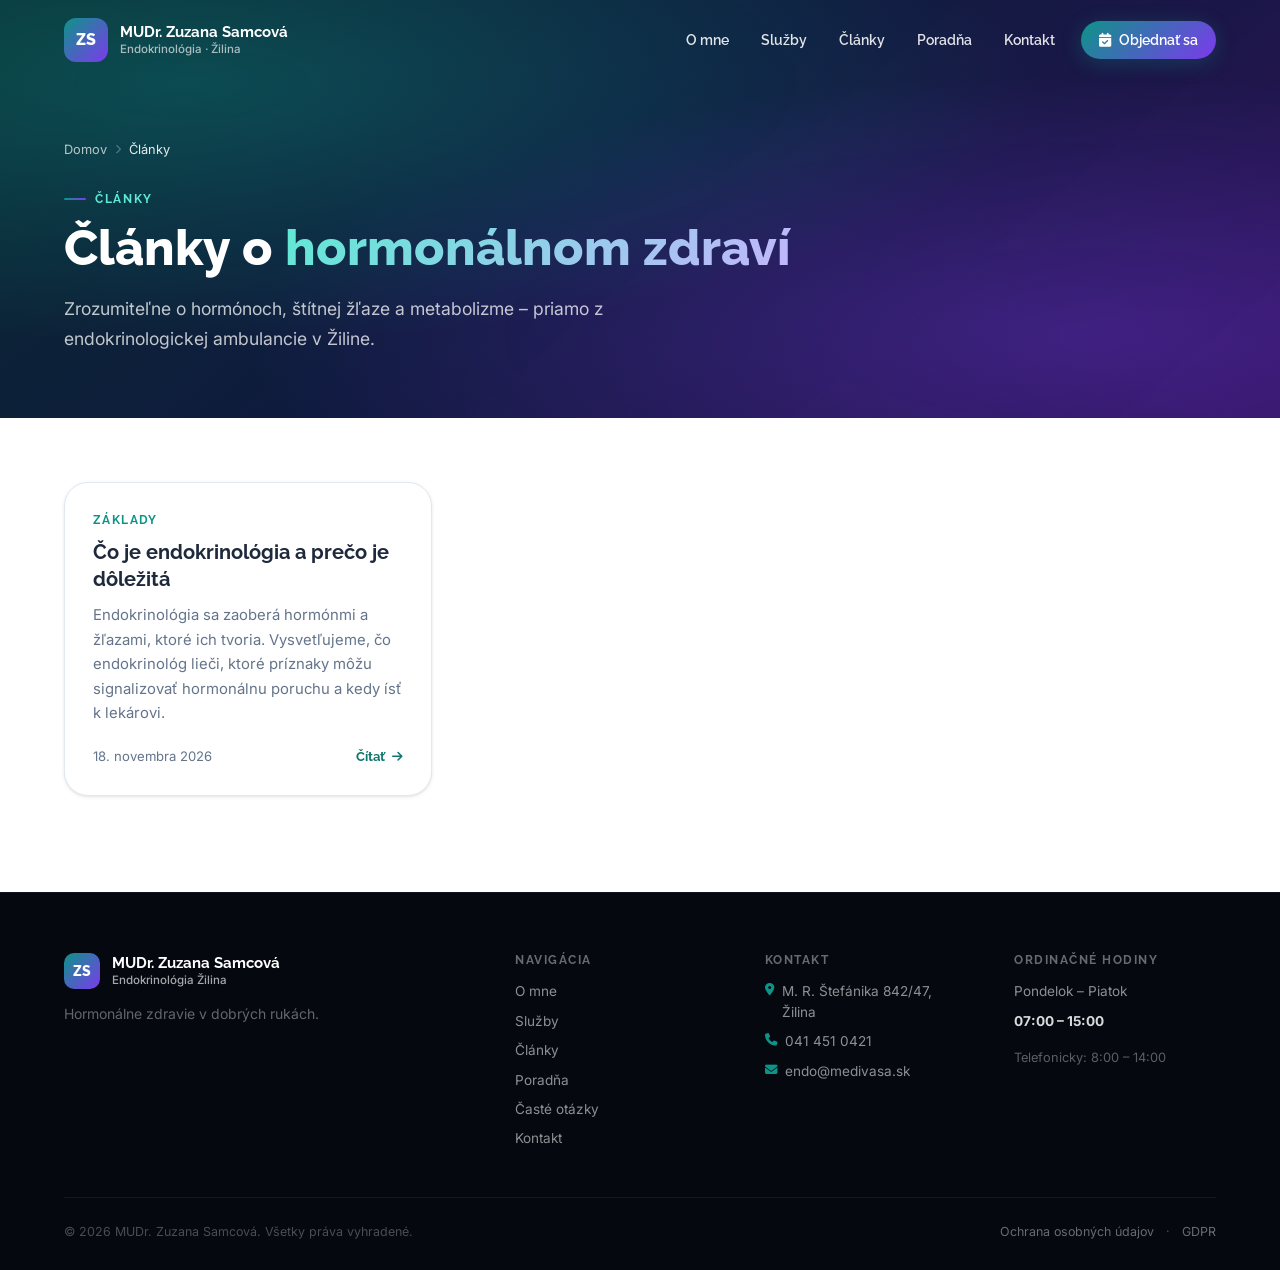
==== clanky/index.html @ 690054a4 "Rubriky Články a Poradňa, prvý článok o endokrinológii - scripts/build.py generuje /clanky/ a /porad" ====
<!DOCTYPE html>
<html lang="sk">
<head>
    <!-- GENEROVANÉ skriptom scripts/build.py z templates/layout.html – neupravuj ručne -->
    <meta charset="UTF-8">
    <meta name="viewport" content="width=device-width, initial-scale=1.0">
    <title>Články o hormónoch, štítnej žľaze a metabolizme | Endokrinológia Žilina</title>
    <meta name="description" content="Zrozumiteľné články endokrinologičky MUDr. Zuzany Samcovej zo Žiliny o hormónoch, štítnej žľaze, obezite, osteoporóze a ďalších endokrinných ochoreniach.">
    <meta name="author" content="MUDr. Zuzana Samcová">
    <meta name="robots" content="index, follow">
    <link rel="canonical" href="https://endokrinologia-zilina.sk/clanky/">

    <link rel="icon" type="image/svg+xml" href="/favicon.svg">
    <link rel="apple-touch-icon" href="/favicon.svg">
    <link rel="manifest" href="/site.webmanifest">
    <meta name="theme-color" content="#0D9488">

    <meta property="og:type"        content="website">
    <meta property="og:url"         content="https://endokrinologia-zilina.sk/clanky/">
    <meta property="og:title"       content="Články o hormónoch, štítnej žľaze a metabolizme | Endokrinológia Žilina">
    <meta property="og:description" content="Zrozumiteľné články endokrinologičky MUDr. Zuzany Samcovej zo Žiliny o hormónoch, štítnej žľaze, obezite, osteoporóze a ďalších endokrinných ochoreniach.">
    <meta property="og:locale"      content="sk_SK">
    <meta property="og:site_name"   content="Endokrinológia Žilina">
    <meta property="og:image"       content="https://endokrinologia-zilina.sk/og-image.png">
    <meta property="og:image:width"  content="1200">
    <meta property="og:image:height" content="630">
    <meta name="twitter:card"        content="summary_large_image">
    <meta name="twitter:title"       content="Články o hormónoch, štítnej žľaze a metabolizme | Endokrinológia Žilina">
    <meta name="twitter:description" content="Zrozumiteľné články endokrinologičky MUDr. Zuzany Samcovej zo Žiliny o hormónoch, štítnej žľaze, obezite, osteoporóze a ďalších endokrinných ochoreniach.">
    <meta name="twitter:image"       content="https://endokrinologia-zilina.sk/og-image.png">

    <script type="application/ld+json">
{
  "@context": "https://schema.org",
  "@graph": [
    {
      "@type": "CollectionPage",
      "@id": "https://endokrinologia-zilina.sk/clanky/",
      "url": "https://endokrinologia-zilina.sk/clanky/",
      "name": "Články o hormonálnom zdraví",
      "inLanguage": "sk-SK",
      "publisher": {
        "@id": "https://endokrinologia-zilina.sk/#clinic"
      },
      "hasPart": [
        {
          "@type": "Article",
          "headline": "Čo je endokrinológia a prečo je dôležitá",
          "url": "https://endokrinologia-zilina.sk/clanky/co-je-endokrinologia/"
        }
      ]
    },
    {
      "@type": "BreadcrumbList",
      "itemListElement": [
        {
          "@type": "ListItem",
          "position": 1,
          "name": "Domov",
          "item": "https://endokrinologia-zilina.sk/"
        },
        {
          "@type": "ListItem",
          "position": 2,
          "name": "Články",
          "item": "https://endokrinologia-zilina.sk/clanky/"
        }
      ]
    }
  ]
}
    </script>

    <link rel="preconnect" href="https://fonts.googleapis.com">
    <link rel="preconnect" href="https://fonts.gstatic.com" crossorigin>
    <link href="https://fonts.googleapis.com/css2?family=Raleway:wght@400;500;600;700;800&family=Inter:wght@400;500;600&display=swap" rel="stylesheet">
    <link rel="preconnect" href="https://cdnjs.cloudflare.com" crossorigin>
    <link rel="stylesheet" href="https://cdnjs.cloudflare.com/ajax/libs/font-awesome/6.5.1/css/all.min.css" media="print" onload="this.media='all'">
    <noscript><link rel="stylesheet" href="https://cdnjs.cloudflare.com/ajax/libs/font-awesome/6.5.1/css/all.min.css"></noscript>
    <link rel="stylesheet" href="/css/style.css?v=20261118b">
    <link rel="stylesheet" href="/css/animations.css?v=20261118b">
</head>
<body class="subpage">
    <a class="skip-link" href="#main">Preskočiť na obsah</a>
    <div class="progress-bar" id="progressBar"></div>

    <header class="navbar" id="navbar">
        <div class="container">
            <a href="/" class="navbar-brand">
                <div class="brand-initials">ZS</div>
                <div class="brand-text">
                    <span class="brand-name">MUDr. Zuzana Samcová</span>
                    <span class="brand-title">Endokrinológia · Žilina</span>
                </div>
            </a>

            <nav class="navbar-nav" id="navMenu" role="navigation" aria-label="Hlavná navigácia">
                <a href="/#o-mne" class="nav-link">O mne</a>
                <a href="/#sluzby" class="nav-link">Služby</a>
                <a href="/clanky/" class="nav-link nav-link--active">Články</a>
                <a href="/poradna/" class="nav-link">Poradňa</a>
                <a href="/#kontakt" class="nav-link">Kontakt</a>
                <a href="/#kontakt" class="btn btn-primary btn-sm nav-cta">
                    <i class="fa-solid fa-calendar-check"></i>
                    Objednať sa
                </a>
            </nav>

            <button class="hamburger" id="hamburger" aria-label="Otvoriť menu" aria-expanded="false">
                <span></span>
                <span></span>
                <span></span>
            </button>
        </div>
    </header>

    <main id="main">
        <section class="page-hero">
            <div class="container">
                <nav class="breadcrumbs" aria-label="Omrvinková navigácia">
                    <a href="/">Domov</a> <i class="fa-solid fa-chevron-right" aria-hidden="true"></i> <span aria-current="page">Články</span>
                </nav>
                <div class="section-eyebrow">Články</div>
                <h1 class="page-hero-title">Články o <span class="gradient-text-light">hormonálnom zdraví</span></h1>
                <p class="page-hero-lead">Zrozumiteľne o hormónoch, štítnej žľaze a metabolizme – priamo z endokrinologickej ambulancie v Žiline.</p>

            </div>
        </section>

        <section class="section article-section">
            <div class="container">
                <div class="post-grid">
                    <a class="post-card" href="/clanky/co-je-endokrinologia/">
                        <span class="post-card-eyebrow">Základy</span>
                        <h2 class="post-card-title">Čo je endokrinológia a prečo je dôležitá</h2>
                        <p class="post-card-text">Endokrinológia sa zaoberá hormónmi a žľazami, ktoré ich tvoria. Vysvetľujeme, čo endokrinológ lieči, ktoré príznaky môžu signalizovať hormonálnu poruchu a kedy ísť k lekárovi.</p>
                        <span class="post-card-meta"><time datetime="2026-11-18">18. novembra 2026</time>
                            <span class="post-card-more">Čítať <i class="fa-solid fa-arrow-right"></i></span></span>
                    </a>
                </div>
            </div>
        </section>
    </main>

    <footer class="footer" role="contentinfo">
        <div class="container">
            <div class="footer-grid">
                <div class="footer-brand">
                    <div class="footer-logo">
                        <div class="brand-initials brand-initials--sm">ZS</div>
                        <div class="brand-text">
                            <span class="brand-name">MUDr. Zuzana Samcová</span>
                            <span class="brand-title">Endokrinológia Žilina</span>
                        </div>
                    </div>
                    <p class="footer-tagline">Hormonálne zdravie v dobrých rukách.</p>
                </div>

                <div class="footer-col">
                    <h4>Navigácia</h4>
                    <ul class="footer-links">
                        <li><a href="/#o-mne">O mne</a></li>
                        <li><a href="/#sluzby">Služby</a></li>
                        <li><a href="/clanky/">Články</a></li>
                        <li><a href="/poradna/">Poradňa</a></li>
                        <li><a href="/#faq">Časté otázky</a></li>
                        <li><a href="/#kontakt">Kontakt</a></li>
                    </ul>
                </div>

                <div class="footer-col">
                    <h4>Kontakt</h4>
                    <ul class="footer-links footer-links--contact">
                        <li>
                            <i class="fa-solid fa-location-dot" aria-hidden="true"></i>
                            M. R. Štefánika 842/47, Žilina
                        </li>
                        <li>
                            <i class="fa-solid fa-phone" aria-hidden="true"></i>
                            <a href="tel:+421414510421">041 451 0421</a>
                        </li>
                        <li>
                            <i class="fa-solid fa-envelope" aria-hidden="true"></i>
                            <a href="mailto:endo@medivasa.sk">endo@medivasa.sk</a>
                        </li>
                    </ul>
                </div>

                <div class="footer-col">
                    <h4>Ordinačné hodiny</h4>
                    <ul class="footer-links">
                        <li>Pondelok – Piatok</li>
                        <li><strong style="color:rgba(255,255,255,0.85)">07:00 – 15:00</strong></li>
                        <li style="margin-top:8px; color: rgba(255,255,255,0.35); font-size:0.8rem">Telefonicky: 8:00 – 14:00</li>
                    </ul>
                </div>
            </div>

            <div class="footer-bottom">
                <p>&copy; 2026 MUDr. Zuzana Samcová. Všetky práva vyhradené.</p>
                <div class="footer-bottom-links">
                    <a href="#">Ochrana osobných údajov</a>
                    <span aria-hidden="true">·</span>
                    <a href="#">GDPR</a>
                </div>
            </div>
        </div>
    </footer>

    <button class="back-to-top" id="backToTop" aria-label="Späť na začiatok stránky">
        <i class="fa-solid fa-arrow-up" aria-hidden="true"></i>
    </button>

    <a href="/#kontakt" class="mobile-book" id="mobileBook">
        <i class="fa-solid fa-calendar-check" aria-hidden="true"></i>
        Objednať sa
    </a>

    <script src="/js/main.js?v=20261118b"></script>
</body>
</html>
---- css/style.css ----
/* ============================================
   CSS Variables & Reset
   ============================================ */
:root {
    --primary:          #0D9488;
    --primary-dark:     #0F766E;
    --primary-light:    #CCFBF1;
    --primary-xlight:   #F0FDFA;
    --secondary:        #7C3AED;
    --secondary-light:  #EDE9FE;
    --accent:           #EC4899;

    --bg:       #FFFFFF;
    --bg-alt:   #F8FAFC;
    --bg-dark:  #0A0F1E;
    --text:     #1E293B;
    --muted:    #64748B;
    --border:   #E2E8F0;

    --font-h: 'Raleway', sans-serif;
    --font-b: 'Inter', sans-serif;

    --r-sm:  8px;
    --r:     16px;
    --r-lg:  24px;
    --r-xl:  32px;

    --shadow-sm: 0 1px 4px rgba(0,0,0,0.07), 0 1px 2px rgba(0,0,0,0.05);
    --shadow:    0 4px 16px rgba(0,0,0,0.08), 0 2px 6px rgba(0,0,0,0.04);
    --shadow-lg: 0 20px 48px rgba(0,0,0,0.12), 0 8px 16px rgba(0,0,0,0.07);

    --ease: cubic-bezier(0.4, 0, 0.2, 1);
    --t:    all 0.3s var(--ease);

}

*, *::before, *::after { box-sizing: border-box; margin: 0; padding: 0; }

html { scroll-behavior: smooth; font-size: 16px; }

body {
    font-family: var(--font-b);
    color: var(--text);
    background: var(--bg);
    line-height: 1.6;
    overflow-x: hidden;
}

img { max-width: 100%; display: block; }
a  { text-decoration: none; color: inherit; }
ul { list-style: none; }
button { cursor: pointer; border: none; background: none; font-family: inherit; }
input, textarea, select { font-family: inherit; }

/* ============================================
   Progress Bar
   ============================================ */
.progress-bar {
    position: fixed;
    top: 0; left: 0;
    height: 3px;
    background: linear-gradient(90deg, var(--primary), var(--secondary), var(--accent));
    z-index: 1001;
    width: 0;
    transition: width 0.1s linear;
    pointer-events: none;
}

/* ============================================
   Container
   ============================================ */
.container {
    max-width: 1200px;
    margin: 0 auto;
    padding: 0 24px;
}

/* ============================================
   Typography helpers
   ============================================ */
h1, h2, h3, h4 {
    font-family: var(--font-h);
    line-height: 1.15;
    font-weight: 700;
}

.gradient-text {
    background: linear-gradient(135deg, var(--primary) 0%, var(--secondary) 100%);
    -webkit-background-clip: text;
    -webkit-text-fill-color: transparent;
    background-clip: text;
}

.gradient-text-light {
    background: linear-gradient(135deg, #5EEAD4 0%, #C4B5FD 100%);
    -webkit-background-clip: text;
    -webkit-text-fill-color: transparent;
    background-clip: text;
}

/* ============================================
   Buttons
   ============================================ */
.btn {
    display: inline-flex;
    align-items: center;
    gap: 8px;
    padding: 12px 24px;
    border-radius: 50px;
    font-family: var(--font-h);
    font-weight: 600;
    font-size: 0.95rem;
    transition: var(--t);
    white-space: nowrap;
    position: relative;
    overflow: hidden;
}

.btn::after {
    content: '';
    position: absolute;
    inset: 0;
    background: rgba(255,255,255,0);
    transition: background 0.2s;
}

.btn:hover::after { background: rgba(255,255,255,0.08); }

.btn-lg { padding: 16px 32px; font-size: 1rem; }
.btn-sm { padding: 8px 18px; font-size: 0.875rem; }
.btn-block { width: 100%; justify-content: center; }

.btn-primary {
    background: linear-gradient(135deg, var(--primary) 0%, var(--secondary) 100%);
    color: white;
    box-shadow: 0 4px 20px rgba(13,148,136,0.28);
}
.btn-primary:hover {
    transform: translateY(-2px);
    box-shadow: 0 8px 32px rgba(13,148,136,0.38);
}

.btn-light {
    background: white;
    color: var(--primary-dark);
    box-shadow: var(--shadow);
}
.btn-light:hover {
    transform: translateY(-2px);
    box-shadow: var(--shadow-lg);
}

.btn-outline-light {
    background: transparent;
    color: white;
    border: 2px solid rgba(255,255,255,0.45);
}
.btn-outline-light:hover {
    background: rgba(255,255,255,0.12);
    border-color: rgba(255,255,255,0.8);
    transform: translateY(-2px);
}

/* ============================================
   Navbar
   ============================================ */
.navbar {
    position: fixed;
    top: 0; left: 0; right: 0;
    z-index: 100;
    padding: 18px 0;
    transition: top 0.3s var(--ease), background 0.3s var(--ease), box-shadow 0.3s var(--ease), padding 0.3s var(--ease);
}

.navbar.scrolled {
    background: rgba(255,255,255,0.95);
    backdrop-filter: blur(24px);
    -webkit-backdrop-filter: blur(24px);
    padding: 12px 0;
    box-shadow: var(--shadow);
}

.navbar .container {
    display: flex;
    align-items: center;
    justify-content: space-between;
    gap: 24px;
}

.navbar-brand {
    display: flex;
    align-items: center;
    gap: 12px;
    flex-shrink: 0;
}

.brand-initials {
    width: 44px;
    height: 44px;
    border-radius: 12px;
    background: linear-gradient(135deg, var(--primary), var(--secondary));
    color: white;
    font-family: var(--font-h);
    font-weight: 800;
    font-size: 1rem;
    display: flex;
    align-items: center;
    justify-content: center;
    flex-shrink: 0;
    transition: var(--t);
}

.brand-initials--sm { width: 36px; height: 36px; font-size: 0.875rem; border-radius: 10px; }

.brand-text {
    display: flex;
    flex-direction: column;
    line-height: 1.3;
}

.brand-name {
    font-family: var(--font-h);
    font-weight: 700;
    font-size: 0.95rem;
    color: white;
    transition: color 0.3s var(--ease);
}

.brand-title {
    font-size: 0.72rem;
    color: rgba(255,255,255,0.65);
    font-weight: 500;
    transition: color 0.3s var(--ease);
}

.navbar.scrolled .brand-name  { color: var(--text); }
.navbar.scrolled .brand-title { color: var(--muted); }

.navbar-nav {
    display: flex;
    align-items: center;
    gap: 4px;
}

.nav-link {
    padding: 8px 14px;
    font-family: var(--font-h);
    font-weight: 600;
    font-size: 0.9rem;
    color: rgba(255,255,255,0.88);
    border-radius: 8px;
    transition: var(--t);
}

.nav-link:hover {
    background: rgba(255,255,255,0.14);
    color: white;
}

.navbar.scrolled .nav-link { color: var(--text); }

.navbar.scrolled .nav-link:hover {
    background: var(--primary-xlight);
    color: var(--primary);
}

.nav-cta { margin-left: 8px; }

/* Hamburger */
.hamburger {
    display: none;
    flex-direction: column;
    gap: 5px;
    padding: 8px;
    border-radius: 8px;
    z-index: 101;
}

.hamburger:hover { background: rgba(255,255,255,0.14); }
.navbar.scrolled .hamburger:hover { background: var(--bg-alt); }

.hamburger span {
    display: block;
    width: 22px;
    height: 2px;
    background: white;
    border-radius: 2px;
    transition: var(--t);
}

.navbar.scrolled .hamburger span { background: var(--text); }

.hamburger.active span:nth-child(1) { transform: translateY(7px) rotate(45deg); }
.hamburger.active span:nth-child(2) { opacity: 0; transform: scaleX(0); }
.hamburger.active span:nth-child(3) { transform: translateY(-7px) rotate(-45deg); }

/* ============================================
   Hero
   ============================================ */
.hero {
    position: relative;
    min-height: 100vh;
    background:
        linear-gradient(140deg, rgba(4,38,44,0.95) 0%, rgba(10,22,58,0.95) 40%, rgba(22,12,62,0.96) 70%, rgba(36,10,80,0.95) 100%);
    display: flex;
    align-items: center;
    overflow: hidden;
    padding: 120px 0 80px;
}

/* Background blobs */
.hero-bg { position: absolute; inset: 0; pointer-events: none; }

.blob {
    position: absolute;
    border-radius: 50%;
    filter: blur(72px);
    opacity: 0.3;
    will-change: transform;
}

.blob-1 {
    width: 700px; height: 700px;
    background: radial-gradient(circle, var(--primary) 0%, transparent 65%);
    top: -250px; right: -150px;
    animation: blobFloat 10s ease-in-out infinite;
}

.blob-2 {
    width: 500px; height: 500px;
    background: radial-gradient(circle, var(--secondary) 0%, transparent 65%);
    bottom: -180px; left: -100px;
    animation: blobFloat 13s ease-in-out infinite reverse;
}

.blob-3 {
    width: 350px; height: 350px;
    background: radial-gradient(circle, var(--accent) 0%, transparent 65%);
    top: 35%; left: 38%;
    animation: blobFloat 8s ease-in-out infinite 1.5s;
    opacity: 0.18;
}

@keyframes blobFloat {
    0%, 100% { transform: translate(0, 0) scale(1); }
    33%       { transform: translate(28px, -24px) scale(1.04); }
    66%       { transform: translate(-18px, 18px) scale(0.97); }
}

/* hero-grid-overlay removed */

/* Hero layout */
.hero .container {
    position: relative;
    z-index: 1;
    display: grid;
    grid-template-columns: 1fr 420px;
    gap: 60px;
    align-items: center;
}

.hero-badge {
    display: inline-flex;
    align-items: center;
    gap: 10px;
    background: rgba(255,255,255,0.08);
    backdrop-filter: blur(12px);
    border: 1px solid rgba(255,255,255,0.18);
    color: rgba(255,255,255,0.85);
    padding: 8px 18px;
    border-radius: 50px;
    font-size: 0.82rem;
    font-weight: 600;
    font-family: var(--font-h);
    margin-bottom: 28px;
}

.hero-badge-dot {
    width: 8px; height: 8px;
    background: #4ADE80;
    border-radius: 50%;
    box-shadow: 0 0 8px #4ADE80;
    animation: badgePulse 2.5s ease-in-out infinite;
    flex-shrink: 0;
}

@keyframes badgePulse {
    0%, 100% { box-shadow: 0 0 6px #4ADE80; }
    50%       { box-shadow: 0 0 16px #4ADE80, 0 0 28px rgba(74,222,128,0.4); }
}

.hero-title {
    display: flex;
    flex-direction: column;
    font-size: clamp(2.8rem, 5vw, 4.8rem);
    font-weight: 800;
    color: white;
    line-height: 1.05;
    margin-bottom: 24px;
    letter-spacing: -1.5px;
}

.hero-title-name {
    background: linear-gradient(135deg, #5EEAD4 0%, #A78BFA 60%, #F0ABFC 100%);
    -webkit-background-clip: text;
    -webkit-text-fill-color: transparent;
    background-clip: text;
}

.hero-subtitle {
    font-size: 1.15rem;
    color: rgba(255,255,255,0.68);
    margin-bottom: 40px;
    line-height: 1.75;
    max-width: 520px;
}

.hero-actions {
    display: flex;
    gap: 14px;
    flex-wrap: wrap;
    margin-bottom: 48px;
}

.hero-insurance {
    display: flex;
    align-items: center;
    gap: 12px;
    flex-wrap: wrap;
}

.insurance-label {
    font-size: 0.78rem;
    color: rgba(255,255,255,0.5);
    font-weight: 500;
}

.insurance-pills { display: flex; gap: 8px; flex-wrap: wrap; }

.insurance-pill {
    background: rgba(255,255,255,0.12);
    border: 1px solid rgba(255,255,255,0.22);
    color: white;
    padding: 5px 14px;
    border-radius: 50px;
    font-size: 0.78rem;
    font-weight: 800;
    font-family: var(--font-h);
    letter-spacing: 0.04em;
}

/* Hero visual side */
.hero-visual {
    position: relative;
    display: flex;
    flex-direction: column;
    align-items: center;
    gap: 16px;
    padding: 20px 0;
}

.hero-card {
    display: flex;
    align-items: center;
    gap: 14px;
    background: rgba(255,255,255,0.09);
    backdrop-filter: blur(16px);
    border: 1px solid rgba(255,255,255,0.16);
    border-radius: var(--r);
    padding: 16px 20px;
    width: 100%;
    animation: heroCardFloat 5s ease-in-out infinite;
}

.hero-card--delay { animation-delay: 0.8s; }

@keyframes heroCardFloat {
    0%, 100% { transform: translateY(0); }
    50%       { transform: translateY(-8px); }
}

.hero-card-icon {
    width: 44px; height: 44px;
    border-radius: 12px;
    background: rgba(13,148,136,0.25);
    color: #5EEAD4;
    display: flex;
    align-items: center;
    justify-content: center;
    font-size: 1.2rem;
    flex-shrink: 0;
}

.hero-card-icon--violet {
    background: rgba(124,58,237,0.25);
    color: #C4B5FD;
}

.hero-card-text { display: flex; flex-direction: column; gap: 2px; }
.hero-card-text strong { font-family: var(--font-h); font-size: 0.9rem; color: white; }
.hero-card-text span  { font-size: 0.78rem; color: rgba(255,255,255,0.55); }

/* Ring stat */
.hero-stat-ring {
    position: relative;
    width: 140px; height: 140px;
    margin: 8px auto;
}

.ring-svg {
    width: 100%; height: 100%;
    animation: ringRotate 3s ease-in-out infinite alternate;
}

@keyframes ringRotate {
    0%   { filter: drop-shadow(0 0 8px rgba(13,148,136,0.4)); }
    100% { filter: drop-shadow(0 0 18px rgba(167,139,250,0.5)); }
}

.ring-inner {
    position: absolute;
    inset: 0;
    display: flex;
    flex-direction: column;
    align-items: center;
    justify-content: center;
}

.ring-number {
    font-family: var(--font-h);
    font-weight: 800;
    font-size: 2rem;
    color: white;
    line-height: 1;
}

.ring-number sup {
    font-size: 1rem;
    vertical-align: super;
}

.ring-label {
    font-size: 0.7rem;
    color: rgba(255,255,255,0.5);
    text-align: center;
    margin-top: 4px;
}

/* Scroll indicator */
.hero-scroll-indicator {
    position: absolute;
    bottom: 28px;
    left: 50%;
    transform: translateX(-50%);
    z-index: 2;
    display: flex;
    flex-direction: column;
    align-items: center;
}

.scroll-mouse {
    width: 22px; height: 36px;
    border: 2px solid rgba(255,255,255,0.35);
    border-radius: 11px;
    display: flex;
    justify-content: center;
    padding-top: 6px;
}

.scroll-dot {
    width: 4px; height: 7px;
    background: white;
    border-radius: 2px;
    animation: scrollDrop 2s ease-in-out infinite;
}

@keyframes scrollDrop {
    0%        { transform: translateY(0); opacity: 1; }
    80%, 100% { transform: translateY(10px); opacity: 0; }
}

/* ============================================
   Stats Bar
   ============================================ */
.stats-bar {
    background: white;
    padding: 28px 0;
    box-shadow: var(--shadow);
    position: relative;
    z-index: 2;
}

.stats-grid {
    display: flex;
    align-items: center;
    justify-content: space-between;
}

.stat-item {
    flex: 1;
    display: flex;
    align-items: center;
    gap: 14px;
    padding: 8px 24px;
    transition: var(--t);
}

.stat-item:hover { transform: translateY(-2px); }

.stat-divider {
    width: 1px;
    height: 48px;
    background: var(--border);
    flex-shrink: 0;
}

.stat-icon-wrap {
    width: 44px; height: 44px;
    background: var(--primary-xlight);
    border-radius: 12px;
    color: var(--primary);
    display: flex;
    align-items: center;
    justify-content: center;
    font-size: 1rem;
    flex-shrink: 0;
}

.stat-body { display: flex; flex-direction: column; line-height: 1.2; }

.stat-number {
    font-family: var(--font-h);
    font-size: 1.9rem;
    font-weight: 800;
    color: var(--primary);
    line-height: 1;
}

.stat-suffix {
    font-family: var(--font-h);
    font-size: 1.9rem;
    font-weight: 800;
    color: var(--primary);
    line-height: 1;
}

.stat-text {
    font-family: var(--font-h);
    font-size: 1rem;
    font-weight: 700;
    color: var(--text);
    line-height: 1.3;
}

.stat-label {
    font-size: 0.78rem;
    color: var(--muted);
    font-weight: 500;
    margin-top: 2px;
}

/* ============================================
   Sections
   ============================================ */
.section { padding: 96px 0; }
.section-alt {
    background:
        linear-gradient(135deg, rgba(248,250,252,0.96) 0%, rgba(240,253,250,0.94) 100%),
        url('../assets/images/services_bg.jpg') center / cover no-repeat fixed;
    background:
        linear-gradient(135deg, rgba(248,250,252,0.96) 0%, rgba(240,253,250,0.94) 100%),
        image-set(url('../assets/images/services_bg.webp') type('image/webp'), url('../assets/images/services_bg.jpg') type('image/jpeg')) center / cover no-repeat fixed;
}
.section-dark { background: var(--bg-dark); color: white; }

/* About section bg */
#o-mne {
    background:
        linear-gradient(to right, rgba(255,255,255,0.97) 30%, rgba(248,250,252,0.93) 100%),
        url('../assets/images/about_bg.jpg') center / cover no-repeat;
    background:
        linear-gradient(to right, rgba(255,255,255,0.97) 30%, rgba(248,250,252,0.93) 100%),
        image-set(url('../assets/images/about_bg.webp') type('image/webp'), url('../assets/images/about_bg.jpg') type('image/jpeg')) center / cover no-repeat;
}

/* ============================================
   Parallax Banner
   ============================================ */
.parallax-banner {
    position: relative;
    min-height: 300px;
    background:
        linear-gradient(135deg, rgba(7,89,81,0.82) 0%, rgba(91,33,182,0.78) 100%),
        url('../assets/images/banner_bg.jpg') center / cover no-repeat fixed;
    background:
        linear-gradient(135deg, rgba(7,89,81,0.82) 0%, rgba(91,33,182,0.78) 100%),
        image-set(url('../assets/images/banner_bg.webp') type('image/webp'), url('../assets/images/banner_bg.jpg') type('image/jpeg')) center / cover no-repeat fixed;
    display: flex;
    align-items: center;
    overflow: hidden;
}

.parallax-banner::before {
    content: '';
    position: absolute;
    inset: 0;
    background: url("data:image/svg+xml,%3Csvg width='60' height='60' viewBox='0 0 60 60' xmlns='http://www.w3.org/2000/svg'%3E%3Cg fill='none' fill-rule='evenodd'%3E%3Cg fill='%23ffffff' fill-opacity='0.04'%3E%3Cpath d='M36 34v-4h-2v4h-4v2h4v4h2v-4h4v-2h-4zm0-30V0h-2v4h-4v2h4v4h2V6h4V4h-4zM6 34v-4H4v4H0v2h4v4h2v-4h4v-2H6zM6 4V0H4v4H0v2h4v4h2V6h4V4H6z'/%3E%3C/g%3E%3C/g%3E%3C/svg%3E");
}

.parallax-content {
    position: relative;
    z-index: 1;
    display: grid;
    grid-template-columns: 1fr 1fr 1fr 1fr;
    gap: 1px;
    background: rgba(255,255,255,0.1);
    border-radius: var(--r-lg);
    overflow: hidden;
    width: 100%;
}

.parallax-stat {
    padding: 40px 32px;
    text-align: center;
    background: rgba(0,0,0,0.15);
    backdrop-filter: blur(8px);
    transition: var(--t);
}

.parallax-stat:hover { background: rgba(0,0,0,0.08); }

.parallax-stat-number {
    font-family: var(--font-h);
    font-size: 3rem;
    font-weight: 800;
    color: white;
    line-height: 1;
    margin-bottom: 8px;
}

.parallax-stat-number sup {
    font-size: 1.4rem;
    vertical-align: super;
}

.parallax-stat-label {
    font-size: 0.9rem;
    color: rgba(255,255,255,0.72);
    font-weight: 500;
    line-height: 1.4;
}

.section-header {
    text-align: center;
    max-width: 600px;
    margin: 0 auto 64px;
}

.section-eyebrow {
    display: inline-block;
    font-family: var(--font-h);
    font-weight: 700;
    font-size: 0.75rem;
    letter-spacing: 0.14em;
    text-transform: uppercase;
    color: var(--primary);
    margin-bottom: 10px;
}

.section-eyebrow--light { color: rgba(255,255,255,0.45); }

.section-title {
    font-size: clamp(1.9rem, 3.5vw, 2.8rem);
    color: var(--text);
    margin-bottom: 16px;
}

.section-title--light { color: white; }

.section-subtitle {
    font-size: 1.05rem;
    color: var(--muted);
    line-height: 1.75;
}

/* ============================================
   About Section
   ============================================ */
.about-grid {
    display: grid;
    grid-template-columns: 360px 1fr;
    gap: 80px;
    align-items: start;
}

.photo-frame { position: relative; }

.photo-placeholder {
    aspect-ratio: 3 / 4;
    background: linear-gradient(145deg, var(--primary-light) 0%, var(--secondary-light) 100%);
    border-radius: var(--r-xl);
    display: flex;
    flex-direction: column;
    align-items: center;
    justify-content: center;
    gap: 12px;
    overflow: hidden;
    position: relative;
}

.photo-placeholder::before {
    content: '';
    position: absolute;
    inset: 0;
    background: linear-gradient(180deg, transparent 50%, rgba(13,148,136,0.15) 100%);
}

.photo-placeholder i {
    font-size: 7rem;
    color: var(--primary);
    opacity: 0.22;
}

.photo-initials {
    font-family: var(--font-h);
    font-weight: 800;
    font-size: 3.5rem;
    color: var(--primary);
    opacity: 0.35;
    letter-spacing: 4px;
}

.photo-badge {
    position: absolute;
    bottom: 20px;
    left: 50%;
    transform: translateX(-50%);
    background: white;
    box-shadow: var(--shadow-lg);
    border-radius: 50px;
    padding: 10px 20px;
    display: flex;
    align-items: center;
    gap: 8px;
    font-family: var(--font-h);
    font-weight: 700;
    font-size: 0.875rem;
    white-space: nowrap;
    color: var(--primary-dark);
    z-index: 1;
}

.photo-badge i { color: #F59E0B; }

.photo-decor {
    position: absolute;
    border-radius: 50%;
    pointer-events: none;
}

.photo-decor--1 {
    width: 120px; height: 120px;
    background: linear-gradient(135deg, var(--primary), transparent);
    opacity: 0.12;
    top: -30px; right: -30px;
}

.photo-decor--2 {
    width: 80px; height: 80px;
    background: linear-gradient(135deg, var(--secondary), transparent);
    opacity: 0.12;
    bottom: 60px; left: -20px;
}

/* About content */
.about-text {
    font-size: 1.04rem;
    color: var(--muted);
    line-height: 1.82;
    margin-bottom: 18px;
}

.qualifications {
    margin: 28px 0;
    display: flex;
    flex-direction: column;
    gap: 14px;
}

.qual-item {
    display: flex;
    align-items: flex-start;
    gap: 14px;
}

.qual-icon {
    width: 42px; height: 42px;
    background: var(--primary-xlight);
    color: var(--primary);
    border-radius: 12px;
    display: flex;
    align-items: center;
    justify-content: center;
    font-size: 1rem;
    flex-shrink: 0;
    transition: var(--t);
}

.qual-item:hover .qual-icon {
    background: var(--primary);
    color: white;
    transform: scale(1.05);
}

.qual-text {
    display: flex;
    flex-direction: column;
    gap: 2px;
    padding-top: 4px;
}

.qual-text strong {
    font-family: var(--font-h);
    font-size: 0.95rem;
    color: var(--text);
}

.qual-text span {
    font-size: 0.85rem;
    color: var(--muted);
}

/* Career Timeline */
.career-section { margin-top: 28px; margin-bottom: 4px; }

.career-timeline {
    display: flex;
    flex-direction: column;
    gap: 0;
    margin-top: 14px;
    position: relative;
    padding-left: 18px;
}

.career-timeline::before {
    content: '';
    position: absolute;
    left: 5px;
    top: 8px;
    bottom: 8px;
    width: 2px;
    background: linear-gradient(to bottom, var(--primary), var(--secondary));
    opacity: 0.3;
    border-radius: 1px;
}

.ct-item {
    display: flex;
    align-items: flex-start;
    gap: 14px;
    padding: 10px 0;
    position: relative;
}

.ct-dot {
    width: 12px; height: 12px;
    border-radius: 50%;
    border: 2px solid var(--border);
    background: white;
    flex-shrink: 0;
    margin-top: 3px;
    position: absolute;
    left: -18px;
    transition: var(--t);
}

.ct-item--current .ct-dot {
    background: var(--primary);
    border-color: var(--primary);
    box-shadow: 0 0 0 4px var(--primary-light);
}

.ct-item:hover .ct-dot {
    border-color: var(--primary);
    transform: scale(1.2);
}

.ct-body { display: flex; flex-direction: column; gap: 3px; padding-left: 4px; }

.ct-body strong {
    font-family: var(--font-h);
    font-size: 0.875rem;
    color: var(--text);
    line-height: 1.4;
}

.ct-body span {
    font-size: 0.78rem;
    color: var(--muted);
}

.ct-item--current .ct-body strong { color: var(--primary-dark); }

/* Insurance cards */
.insurance-section { margin-top: 28px; }

.insurance-label-dark {
    display: block;
    font-size: 0.75rem;
    font-weight: 700;
    color: var(--muted);
    text-transform: uppercase;
    letter-spacing: 0.1em;
    margin-bottom: 12px;
}

.insurance-row { display: flex; gap: 12px; flex-wrap: wrap; }

.insurance-card {
    flex: 1;
    min-width: 90px;
    background: white;
    border: 1.5px solid var(--border);
    border-radius: var(--r);
    padding: 14px 12px;
    text-align: center;
    display: flex;
    flex-direction: column;
    gap: 4px;
    transition: var(--t);
    box-shadow: var(--shadow-sm);
    cursor: default;
}

.insurance-card:hover {
    border-color: var(--primary);
    box-shadow: 0 0 0 3px var(--primary-light);
    transform: translateY(-3px);
}

.insurer-abbr {
    font-family: var(--font-h);
    font-weight: 800;
    font-size: 1.05rem;
    color: var(--primary-dark);
}

.insurer-name {
    font-size: 0.68rem;
    color: var(--muted);
    line-height: 1.3;
}

/* ============================================
   Services
   ============================================ */
.services-grid {
    display: grid;
    grid-template-columns: repeat(3, 1fr);
    gap: 22px;
}

.service-card {
    background: white;
    border-radius: var(--r-lg);
    padding: 30px;
    border: 1.5px solid var(--border);
    box-shadow: var(--shadow-sm);
    transition: var(--t);
    cursor: default;
    position: relative;
    overflow: hidden;
}

.service-card::before {
    content: '';
    position: absolute;
    inset: 0;
    background: linear-gradient(135deg, var(--primary-xlight), transparent 60%);
    opacity: 0;
    transition: opacity 0.35s var(--ease);
}

.service-card:hover {
    transform: translateY(-6px);
    box-shadow: var(--shadow-lg);
    border-color: transparent;
}

.service-card:hover::before { opacity: 1; }

.service-icon {
    width: 58px; height: 58px;
    border-radius: 16px;
    display: flex;
    align-items: center;
    justify-content: center;
    font-size: 1.5rem;
    margin-bottom: 18px;
    transition: transform 0.35s var(--ease);
    position: relative;
    z-index: 1;
}

.service-card:hover .service-icon {
    transform: scale(1.1) rotate(6deg);
}

.service-icon--teal   { background: #F0FDFA; color: #0D9488; }
.service-icon--blue   { background: #EFF6FF; color: #2563EB; }
.service-icon--violet { background: #F5F3FF; color: #7C3AED; }
.service-icon--pink   { background: #FDF2F8; color: #DB2777; }
.service-icon--amber  { background: #FFFBEB; color: #B45309; }
.service-icon--green  { background: #ECFDF5; color: #059669; }

.service-title {
    font-size: 1.1rem;
    font-weight: 700;
    color: var(--text);
    margin-bottom: 10px;
    position: relative;
    z-index: 1;
}

.service-text {
    font-size: 0.875rem;
    color: var(--muted);
    line-height: 1.72;
    margin-bottom: 16px;
    position: relative;
    z-index: 1;
}

.service-tags {
    display: flex;
    gap: 6px;
    flex-wrap: wrap;
    position: relative;
    z-index: 1;
}

.tag {
    background: var(--bg-alt);
    color: var(--muted);
    padding: 4px 10px;
    border-radius: 50px;
    font-size: 0.72rem;
    font-weight: 600;
    transition: var(--t);
}

.service-card:hover .tag {
    background: var(--primary-xlight);
    color: var(--primary-dark);
}

/* ============================================
   Patient Section
   ============================================ */
.patient-layout {
    display: grid;
    grid-template-columns: 1fr 340px;
    gap: 40px;
    align-items: start;
}

/* Accordion */
.accordion { display: flex; flex-direction: column; gap: 10px; }

.accordion-item {
    background: white;
    border: 1.5px solid var(--border);
    border-radius: var(--r);
    overflow: hidden;
    box-shadow: var(--shadow-sm);
    transition: border-color 0.3s var(--ease), box-shadow 0.3s var(--ease);
}

.accordion-item.open {
    border-color: var(--primary-light);
    box-shadow: 0 0 0 3px var(--primary-light), var(--shadow);
}

.accordion-header {
    width: 100%;
    display: flex;
    align-items: center;
    gap: 14px;
    padding: 18px 22px;
    font-family: var(--font-h);
    font-weight: 600;
    font-size: 0.93rem;
    color: var(--text);
    text-align: left;
    transition: background 0.2s var(--ease);
}

.accordion-header:hover { background: var(--bg-alt); }

.accordion-item.open .accordion-header { background: var(--primary-xlight); }

.accordion-icon {
    width: 34px; height: 34px;
    border-radius: 10px;
    background: var(--primary-xlight);
    color: var(--primary);
    display: flex;
    align-items: center;
    justify-content: center;
    font-size: 0.85rem;
    flex-shrink: 0;
    transition: var(--t);
}

.accordion-item.open .accordion-icon {
    background: var(--primary);
    color: white;
}

.accordion-header span { flex: 1; }

.accordion-arrow {
    color: var(--muted);
    font-size: 0.8rem;
    transition: transform 0.35s var(--ease), color 0.2s;
    flex-shrink: 0;
}

.accordion-item.open .accordion-arrow {
    transform: rotate(180deg);
    color: var(--primary);
}

.accordion-body {
    max-height: 0;
    overflow: hidden;
    transition: max-height 0.42s var(--ease);
}

.accordion-body-inner { padding: 0 22px 22px; }

.info-list { display: flex; flex-direction: column; gap: 10px; }

.info-list li {
    display: flex;
    align-items: flex-start;
    gap: 10px;
    font-size: 0.9rem;
    color: var(--muted);
    line-height: 1.6;
}

.info-list i {
    color: var(--primary);
    font-size: 0.75rem;
    margin-top: 4px;
    flex-shrink: 0;
}

.accordion-body-inner p {
    font-size: 0.9rem;
    color: var(--muted);
    line-height: 1.75;
    margin-bottom: 10px;
}

.accordion-body-inner p:last-child { margin-bottom: 0; }

.status-banner {
    display: flex;
    align-items: center;
    gap: 10px;
    padding: 11px 16px;
    border-radius: var(--r-sm);
    font-weight: 600;
    font-size: 0.875rem;
    margin-bottom: 12px;
}

.status-open {
    background: #ECFDF5;
    color: #065F46;
    border: 1px solid #A7F3D0;
}

.status-open i { animation: statusPulse 2.5s ease-in-out infinite; }

@keyframes statusPulse {
    0%, 100% { opacity: 1; }
    50%       { opacity: 0.55; }
}

/* Hours card */
.patient-sidebar { position: sticky; top: 96px; }

.hours-card {
    background: white;
    border-radius: var(--r-lg);
    padding: 28px;
    box-shadow: var(--shadow-lg);
    border: 1.5px solid var(--border);
}

.hours-card-header {
    display: flex;
    align-items: center;
    gap: 14px;
    margin-bottom: 22px;
}

.hours-icon {
    width: 50px; height: 50px;
    background: linear-gradient(135deg, var(--primary), var(--secondary));
    border-radius: 14px;
    display: flex;
    align-items: center;
    justify-content: center;
    font-size: 1.3rem;
    color: white;
    flex-shrink: 0;
}

.hours-card-header h3 {
    font-size: 1.1rem;
    color: var(--text);
}

.hours-table { width: 100%; border-collapse: collapse; margin-bottom: 6px; }

.hours-table tr { border-bottom: 1px solid var(--border); }
.hours-table tr:last-child { border-bottom: none; }

.hours-table td {
    padding: 9px 0;
    font-size: 0.875rem;
    color: var(--muted);
}

.hours-table td:last-child {
    text-align: right;
    color: var(--text);
}

.hours-row-note td { padding-top: 11px; }

.closed-badge {
    background: #FEF2F2;
    color: #B91C1C;
    font-size: 0.72rem;
    font-weight: 700;
    padding: 3px 10px;
    border-radius: 50px;
    font-family: var(--font-h);
}

.hours-note {
    font-size: 0.78rem;
    color: var(--muted);
    font-style: italic;
    margin: 12px 0 18px;
    line-height: 1.6;
}

.hours-note i {
    color: var(--primary);
    font-style: normal;
    margin-right: 2px;
}

.hours-contacts {
    display: flex;
    flex-direction: column;
    gap: 8px;
    border-top: 1px solid var(--border);
    padding-top: 16px;
}

.hours-contact-item {
    display: flex;
    align-items: center;
    gap: 12px;
    padding: 9px 12px;
    border-radius: var(--r-sm);
    transition: var(--t);
}

.hours-contact-item:hover {
    background: var(--primary-xlight);
}

.hc-icon {
    width: 32px; height: 32px;
    background: var(--primary-xlight);
    color: var(--primary);
    border-radius: 8px;
    display: flex;
    align-items: center;
    justify-content: center;
    font-size: 0.8rem;
    flex-shrink: 0;
    transition: var(--t);
}

.hours-contact-item:hover .hc-icon {
    background: var(--primary);
    color: white;
}

.hc-text { display: flex; flex-direction: column; gap: 1px; }

.hc-label {
    font-size: 0.7rem;
    color: var(--muted);
    font-weight: 600;
    text-transform: uppercase;
    letter-spacing: 0.06em;
}

.hc-value {
    font-size: 0.875rem;
    color: var(--text);
    font-weight: 600;
}

/* ============================================
   Contact Section
   ============================================ */
.contact-grid {
    display: grid;
    grid-template-columns: 280px 1fr 1fr;
    gap: 36px;
    align-items: start;
}

.contact-info { display: flex; flex-direction: column; gap: 22px; }

.contact-item {
    display: flex;
    align-items: flex-start;
    gap: 14px;
}

.contact-item-icon {
    width: 42px; height: 42px;
    background: rgba(255,255,255,0.09);
    border-radius: 12px;
    display: flex;
    align-items: center;
    justify-content: center;
    font-size: 0.95rem;
    color: var(--primary-light);
    flex-shrink: 0;
    transition: var(--t);
}

.contact-item:hover .contact-item-icon {
    background: rgba(13,148,136,0.25);
}

.contact-item-body {
    display: flex;
    flex-direction: column;
    gap: 3px;
    padding-top: 2px;
}

.contact-item-body strong {
    font-family: var(--font-h);
    font-weight: 700;
    font-size: 0.72rem;
    text-transform: uppercase;
    letter-spacing: 0.1em;
    color: rgba(255,255,255,0.4);
    margin-bottom: 2px;
}

.contact-item-body span,
.contact-item-body a {
    font-size: 0.88rem;
    color: rgba(255,255,255,0.82);
    transition: color 0.2s;
}

.contact-item-body a:hover { color: var(--primary-light); }

.contact-note {
    font-size: 0.78rem !important;
    color: rgba(255,255,255,0.38) !important;
    font-style: italic;
}

/* Contact form */
.contact-form-wrap {
    background: rgba(255,255,255,0.06);
    border: 1px solid rgba(255,255,255,0.1);
    backdrop-filter: blur(20px);
    border-radius: var(--r-lg);
    padding: 28px;
}

.contact-form h3 {
    font-size: 1.15rem;
    color: white;
    margin-bottom: 22px;
}

.form-group { margin-bottom: 18px; }

.form-row {
    display: grid;
    grid-template-columns: 1fr 1fr;
    gap: 14px;
}

.form-group label {
    display: block;
    font-size: 0.82rem;
    font-weight: 600;
    font-family: var(--font-h);
    color: rgba(255,255,255,0.65);
    margin-bottom: 7px;
}

.form-group label span { color: rgba(255,255,255,0.35); }

.form-group input,
.form-group textarea {
    width: 100%;
    background: rgba(255,255,255,0.07);
    border: 1px solid rgba(255,255,255,0.14);
    border-radius: var(--r-sm);
    padding: 11px 14px;
    color: white;
    font-size: 0.9rem;
    transition: var(--t);
    resize: vertical;
}

.form-group input::placeholder,
.form-group textarea::placeholder {
    color: rgba(255,255,255,0.28);
}

.form-group input:focus,
.form-group textarea:focus {
    outline: none;
    border-color: var(--primary);
    background: rgba(255,255,255,0.11);
    box-shadow: 0 0 0 3px rgba(13,148,136,0.2);
}

.form-checkbox {
    display: flex;
    align-items: flex-start;
    gap: 10px;
    margin-bottom: 18px;
}

.form-checkbox input {
    width: auto;
    margin-top: 3px;
    accent-color: var(--primary);
    flex-shrink: 0;
}

.form-checkbox label {
    font-size: 0.78rem;
    color: rgba(255,255,255,0.55);
    cursor: pointer;
    margin-bottom: 0;
    line-height: 1.5;
}

.gdpr-link {
    color: var(--primary-light);
    text-decoration: underline;
}

.form-success {
    display: none;
    align-items: center;
    gap: 10px;
    background: rgba(5,150,105,0.18);
    border: 1px solid rgba(5,150,105,0.4);
    border-radius: var(--r-sm);
    padding: 12px 16px;
    margin-top: 14px;
    color: #6EE7B7;
    font-size: 0.875rem;
}

.form-success.show { display: flex; }

/* Map */
.contact-map {
    border-radius: var(--r-lg);
    overflow: hidden;
    border: 1px solid rgba(255,255,255,0.1);
    align-self: stretch;
    min-height: 360px;
}

.contact-map iframe {
    display: block;
    width: 100%;
    height: 100%;
    min-height: 360px;
    filter: saturate(0.7) brightness(0.8);
    transition: filter 0.4s;
}

.contact-map:hover iframe { filter: saturate(1) brightness(0.95); }

/* ============================================
   Footer
   ============================================ */
.footer {
    background: #05080F;
    padding: 60px 0 28px;
    border-top: 1px solid rgba(255,255,255,0.05);
}

.footer-grid {
    display: grid;
    grid-template-columns: 2fr 1fr 1fr 1fr;
    gap: 48px;
    margin-bottom: 48px;
}

.footer-logo {
    display: flex;
    align-items: center;
    gap: 12px;
    margin-bottom: 14px;
}

.footer-tagline {
    font-size: 0.875rem;
    color: rgba(255,255,255,0.38);
    margin-bottom: 16px;
    line-height: 1.6;
}

.footer-insurance {
    display: flex;
    gap: 8px;
    flex-wrap: wrap;
}

.insurance-badge-dark {
    background: rgba(255,255,255,0.07);
    border: 1px solid rgba(255,255,255,0.11);
    color: rgba(255,255,255,0.65);
    padding: 4px 12px;
    border-radius: 50px;
    font-size: 0.72rem;
    font-weight: 800;
    font-family: var(--font-h);
    letter-spacing: 0.04em;
}

.footer-col h4 {
    font-family: var(--font-h);
    font-size: 0.78rem;
    font-weight: 700;
    text-transform: uppercase;
    letter-spacing: 0.12em;
    color: rgba(255,255,255,0.4);
    margin-bottom: 14px;
}

.footer-links { display: flex; flex-direction: column; gap: 9px; }

.footer-links li {
    font-size: 0.85rem;
    color: rgba(255,255,255,0.55);
    transition: color 0.2s;
    line-height: 1.5;
}

.footer-links a { transition: color 0.2s; }
.footer-links a:hover,
.footer-links li:hover > a { color: var(--primary-light); }

.footer-links--contact li {
    display: flex;
    align-items: flex-start;
    gap: 8px;
}

.footer-links--contact i {
    color: var(--primary);
    font-size: 0.78rem;
    margin-top: 3px;
    flex-shrink: 0;
}

.footer-bottom {
    border-top: 1px solid rgba(255,255,255,0.06);
    padding-top: 24px;
    display: flex;
    justify-content: space-between;
    align-items: center;
    gap: 16px;
    flex-wrap: wrap;
}

.footer-bottom p { font-size: 0.78rem; color: rgba(255,255,255,0.28); }

.footer-bottom-links {
    display: flex;
    gap: 12px;
    align-items: center;
    font-size: 0.78rem;
    color: rgba(255,255,255,0.28);
}

.footer-bottom-links a {
    color: rgba(255,255,255,0.4);
    transition: color 0.2s;
}

.footer-bottom-links a:hover { color: var(--primary-light); }

/* ============================================
   Back to Top
   ============================================ */
.back-to-top {
    position: fixed;
    bottom: 28px;
    right: 28px;
    width: 46px; height: 46px;
    background: linear-gradient(135deg, var(--primary), var(--secondary));
    color: white;
    border-radius: 50%;
    display: flex;
    align-items: center;
    justify-content: center;
    box-shadow: var(--shadow-lg);
    opacity: 0;
    transform: translateY(20px);
    transition: opacity 0.3s var(--ease), transform 0.3s var(--ease), box-shadow 0.3s var(--ease);
    pointer-events: none;
    z-index: 50;
    font-size: 0.9rem;
}

.back-to-top.visible {
    opacity: 1;
    transform: translateY(0);
    pointer-events: all;
}

.back-to-top:hover {
    transform: translateY(-4px);
    box-shadow: 0 12px 32px rgba(13,148,136,0.45);
}

/* ============================================
   Responsive
   ============================================ */
@media (max-width: 1100px) {
    .hero .container { grid-template-columns: 1fr; }
    .hero-visual { display: none; }
    .hero-content { max-width: 600px; }

    .about-grid { grid-template-columns: 300px 1fr; gap: 48px; }

    .contact-grid { grid-template-columns: 1fr 1fr; }
    .contact-info { grid-column: 1 / -1; flex-direction: row; flex-wrap: wrap; gap: 20px; }
    .contact-item { flex: 1; min-width: 200px; }
}

@media (max-width: 900px) {
    .hamburger { display: flex; }

    .navbar-nav {
        position: fixed;
        inset: 0;
        background: rgba(5, 8, 20, 0.97);
        backdrop-filter: blur(24px);
        flex-direction: column;
        justify-content: center;
        align-items: center;
        gap: 4px;
        z-index: 99;
        display: none;
    }

    .navbar-nav.open { display: flex; }

    .nav-link {
        font-size: 1.4rem;
        color: rgba(255,255,255,0.85) !important;
        padding: 14px 32px;
        border-radius: var(--r);
    }

    .nav-link:hover {
        background: rgba(255,255,255,0.08) !important;
        color: white !important;
    }

    .nav-cta {
        margin-left: 0;
        margin-top: 16px;
        font-size: 1rem;
        padding: 14px 36px;
    }

    .stats-grid { flex-wrap: wrap; justify-content: center; }
    .stat-item { min-width: 160px; }
    .stat-divider { display: none; }

    .about-grid { grid-template-columns: 1fr; gap: 40px; }
    .about-photo-col { max-width: 280px; margin: 0 auto; }

    .services-grid { grid-template-columns: repeat(2, 1fr); }

    .patient-layout { grid-template-columns: 1fr; }
    .patient-sidebar { position: static; }

    .contact-grid { grid-template-columns: 1fr; }
    .contact-info { flex-direction: column; }

    .footer-grid { grid-template-columns: 1fr 1fr; gap: 32px; }
}

@media (max-width: 600px) {
    .section { padding: 64px 0; }
    .container { padding: 0 16px; }

    .hero { padding: 100px 0 70px; }
    .hero-title { font-size: 2.4rem; letter-spacing: -0.5px; }
    .hero-actions { flex-direction: column; }
    .hero-actions .btn { width: 100%; justify-content: center; }

    .services-grid { grid-template-columns: 1fr; }

    .form-row { grid-template-columns: 1fr; }

    .footer-grid { grid-template-columns: 1fr; }
    .footer-bottom { flex-direction: column; text-align: center; }

    .back-to-top { bottom: 16px; right: 16px; }
}

/* ============================================
   Cursor Glow
   ============================================ */
.cursor-glow {
    position: fixed;
    width: 380px; height: 380px;
    border-radius: 50%;
    background: radial-gradient(circle, rgba(13,148,136,0.10) 0%, rgba(124,58,237,0.06) 50%, transparent 70%);
    pointer-events: none;
    z-index: 0;
    transform: translate(-50%, -50%);
    transition: opacity 0.4s, transform 0.08s linear;
    opacity: 0;
    will-change: transform;
}

body:hover .cursor-glow { opacity: 1; }

/* ============================================
   Hero Particles Canvas
   ============================================ */
.hero-particles {
    position: absolute;
    inset: 0;
    width: 100%; height: 100%;
    pointer-events: none;
    z-index: 0;
    opacity: 0.9;
}

/* ============================================
   Service Card 3D Tilt
   ============================================ */
.service-card {
    transform-style: preserve-3d;
    will-change: transform;
}

/* gradient shine overlay on tilt */
.service-card .card-shine {
    position: absolute;
    inset: 0;
    border-radius: inherit;
    background: radial-gradient(circle at var(--mx, 50%) var(--my, 50%), rgba(255,255,255,0.12) 0%, transparent 65%);
    pointer-events: none;
    opacity: 0;
    transition: opacity 0.3s;
}

.service-card:hover .card-shine { opacity: 1; }

/* ============================================
   Endocrine Map Section
   ============================================ */
.section-endo {
    background: linear-gradient(145deg, #060D1A 0%, #0D1B3A 50%, #12103A 100%);
    color: white;
}

.section-endo .section-eyebrow { color: #5EEAD4; }
.section-endo .section-title   { color: white; }
.section-endo .section-subtitle { color: rgba(255,255,255,0.55); }

.endo-layout {
    display: grid;
    grid-template-columns: 420px 1fr;
    gap: 60px;
    align-items: start;
}

/* keep the diagram in view while reading a long gland panel */
@media (min-width: 901px) {
    .endo-diagram-wrap { position: sticky; top: 110px; }
}

/* SVG Diagram */
.endo-diagram-wrap {
    position: relative;
}

.endo-svg {
    width: 100%;
    max-width: 420px;
    display: block;
    margin: 0 auto;
    overflow: visible;
}

/* Connection lines */
.endo-line {
    stroke-width: 1.2;
    stroke-dasharray: 4 4;
    animation: flowDash 2.5s linear infinite;
}

.endo-line--long  { animation-duration: 4s; }
.endo-line--short { animation-duration: 1.5s; }

@keyframes flowDash {
    from { stroke-dashoffset: 0; }
    to   { stroke-dashoffset: -32; }
}

/* Node text labels */
.node-label {
    font-family: var(--font-h);
    font-size: 11px;
    font-weight: 700;
    letter-spacing: 0.04em;
    pointer-events: none;
    transition: opacity 0.3s;
}

/* Pulse animation rings */
.node-pulse {
    animation: nodePulse 3s ease-in-out infinite;
    transform-origin: center;
    transform-box: fill-box;
}

@keyframes nodePulse {
    0%, 100% { transform: scale(1);   opacity: 0.6; }
    50%       { transform: scale(1.5); opacity: 0; }
}

/* Nodes – base */
.endo-node {
    cursor: pointer;
    transition: filter 0.25s;
}

.endo-node:hover,
.endo-node:focus { filter: brightness(1.4) drop-shadow(0 0 10px currentColor); outline: none; }

.endo-node.active { filter: brightness(1.6) drop-shadow(0 0 14px currentColor); }

.endo-node .node-core   { transition: transform 0.3s var(--ease); transform-origin: center; transform-box: fill-box; }
.endo-node:hover .node-core,
.endo-node.active .node-core { transform: scale(1.25); }

/* Stagger pulse delays */
.endo-node:nth-child(1) .node-pulse { animation-delay: 0s; }
.endo-node:nth-child(2) .node-pulse { animation-delay: 0.5s; }
.endo-node:nth-child(3) .node-pulse { animation-delay: 1s; }
.endo-node:nth-child(4) .node-pulse { animation-delay: 1.5s; }
.endo-node:nth-child(5) .node-pulse { animation-delay: 2s; }
.endo-node:nth-child(6) .node-pulse { animation-delay: 2.5s; }

/* ── Info Panel ── */
.endo-info {
    min-height: 380px;
    display: flex;
    flex-direction: column;
    justify-content: center;
}

.endo-default {
    display: flex;
    flex-direction: column;
    align-items: center;
    justify-content: center;
    text-align: center;
    gap: 20px;
    opacity: 0.55;
    padding: 40px;
}

.endo-default-icon {
    width: 72px; height: 72px;
    background: rgba(255,255,255,0.07);
    border-radius: 50%;
    display: flex;
    align-items: center;
    justify-content: center;
    font-size: 1.8rem;
    color: rgba(255,255,255,0.4);
    animation: floatIcon 3s ease-in-out infinite;
}

@keyframes floatIcon {
    0%, 100% { transform: translateY(0); }
    50%       { transform: translateY(-8px); }
}

.endo-default p {
    color: rgba(255,255,255,0.45);
    font-size: 0.95rem;
    line-height: 1.7;
    max-width: 280px;
}

/* Panel */
.endo-panel {
    background: rgba(255,255,255,0.06);
    border: 1px solid rgba(255,255,255,0.12);
    border-radius: var(--r-xl);
    padding: 32px;
    backdrop-filter: blur(20px);
    animation: panelIn 0.4s cubic-bezier(0.34,1.56,0.64,1);
}

@keyframes panelIn {
    from { opacity: 0; transform: translateX(24px) scale(0.97); }
    to   { opacity: 1; transform: translateX(0) scale(1); }
}

.endo-panel-header {
    display: flex;
    align-items: center;
    gap: 14px;
    margin-bottom: 20px;
}

.endo-panel-dot {
    width: 18px; height: 18px;
    border-radius: 50%;
    flex-shrink: 0;
    box-shadow: 0 0 12px currentColor;
}

.endo-panel-title {
    font-size: 1.4rem;
    color: white;
    flex: 1;
}

.endo-close {
    width: 32px; height: 32px;
    border-radius: 8px;
    background: rgba(255,255,255,0.1);
    color: rgba(255,255,255,0.6);
    display: flex;
    align-items: center;
    justify-content: center;
    font-size: 0.9rem;
    transition: var(--t);
    flex-shrink: 0;
}

.endo-close:hover {
    background: rgba(255,255,255,0.2);
    color: white;
}

.endo-hormones {
    display: flex;
    flex-wrap: wrap;
    gap: 8px;
    margin-bottom: 16px;
}

.endo-hormone-tag {
    background: rgba(255,255,255,0.1);
    border: 1px solid rgba(255,255,255,0.18);
    color: white;
    padding: 4px 12px;
    border-radius: 50px;
    font-size: 0.78rem;
    font-weight: 600;
    font-family: var(--font-h);
}

.endo-desc {
    font-size: 0.9rem;
    color: rgba(255,255,255,0.72);
    line-height: 1.75;
    margin-bottom: 20px;
}

.endo-diseases h4 {
    font-family: var(--font-h);
    font-size: 0.75rem;
    text-transform: uppercase;
    letter-spacing: 0.1em;
    color: rgba(255,255,255,0.4);
    margin-bottom: 10px;
}

.endo-disease-list {
    display: flex;
    flex-direction: column;
    gap: 8px;
}

.endo-disease-item {
    display: flex;
    align-items: center;
    gap: 10px;
    font-size: 0.875rem;
    color: rgba(255,255,255,0.8);
}

.endo-disease-item::before {
    content: '';
    width: 6px; height: 6px;
    border-radius: 50%;
    background: currentColor;
    flex-shrink: 0;
}

/* ── Rich gland panel ── */
.endo-panel-scroll {
    max-height: 62vh;
    overflow-y: auto;
    padding-right: 12px;
    margin-right: -6px;
}
.endo-panel-scroll:focus-visible { outline: none; }
.endo-panel-scroll::-webkit-scrollbar { width: 7px; }
.endo-panel-scroll::-webkit-scrollbar-track { background: rgba(255,255,255,0.05); border-radius: 10px; }
.endo-panel-scroll::-webkit-scrollbar-thumb { background: rgba(255,255,255,0.22); border-radius: 10px; }
.endo-panel-scroll::-webkit-scrollbar-thumb:hover { background: rgba(255,255,255,0.35); }

.endo-rich { color: rgba(255,255,255,0.78); font-size: 0.9rem; line-height: 1.72; }
.endo-rich > p { margin-bottom: 14px; }
.endo-rich h4 {
    font-family: var(--font-h);
    font-size: 1.02rem;
    color: #fff;
    margin: 22px 0 10px;
    padding-left: 12px;
    border-left: 3px solid var(--gland-color, var(--primary));
    line-height: 1.3;
}
.endo-rich h5 {
    font-family: var(--font-h);
    font-size: 0.92rem;
    color: rgba(255,255,255,0.92);
    margin: 16px 0 8px;
}
.endo-rich ul {
    list-style: none;
    margin: 0 0 14px;
    padding: 0;
    display: flex;
    flex-direction: column;
    gap: 6px;
}
.endo-rich ul li {
    position: relative;
    padding-left: 18px;
    font-size: 0.875rem;
    color: rgba(255,255,255,0.74);
}
.endo-rich ul li::before {
    content: '';
    position: absolute;
    left: 2px; top: 9px;
    width: 6px; height: 6px;
    border-radius: 50%;
    background: var(--gland-color, var(--primary));
}
.endo-rich strong { color: #fff; font-weight: 600; }

.endo-produces {
    display: inline-block;
    padding: 4px 12px;
    border-radius: 50px;
    font-family: var(--font-h);
    font-weight: 600;
    font-size: 0.82rem;
    color: #fff;
    background: color-mix(in srgb, var(--gland-color, #0D9488) 28%, transparent);
    border: 1px solid color-mix(in srgb, var(--gland-color, #0D9488) 55%, transparent);
}

.endo-note {
    font-size: 0.84rem;
    color: rgba(255,255,255,0.66);
    background: rgba(255,255,255,0.05);
    border-left: 3px solid var(--gland-color, var(--primary));
    border-radius: 0 10px 10px 0;
    padding: 10px 14px;
    margin: 0 0 16px !important;
}

.endo-table {
    width: 100%;
    border-collapse: collapse;
    margin: 6px 0 18px;
    font-size: 0.8rem;
}
.endo-table th,
.endo-table td {
    text-align: left;
    padding: 8px 10px;
    border-bottom: 1px solid rgba(255,255,255,0.1);
    vertical-align: top;
}
.endo-table th {
    font-family: var(--font-h);
    font-size: 0.7rem;
    text-transform: uppercase;
    letter-spacing: 0.06em;
    color: rgba(255,255,255,0.5);
    background: rgba(255,255,255,0.04);
}
.endo-table td { color: rgba(255,255,255,0.78); }
.endo-table tbody tr:last-child td { border-bottom: none; }

.endo-diseases {
    margin-top: 22px;
    padding-top: 18px;
    border-top: 1px solid rgba(255,255,255,0.1);
}

/* ============================================
   Responsive — Endocrine
   ============================================ */
@media (max-width: 900px) {
    .endo-layout {
        grid-template-columns: 1fr;
    }
    .endo-diagram-wrap { max-width: 320px; margin: 0 auto; }
    .endo-info { min-height: auto; }
    .endo-panel-scroll { max-height: none; }
}

/* ============================================
   ✦ DESIGN POLISH (added)
   ============================================ */

/* --- Service card: animated gradient top accent --- */
.service-card::after {
    content: '';
    position: absolute;
    top: 0; left: 0; right: 0;
    height: 3px;
    background: linear-gradient(90deg, var(--primary), var(--secondary), var(--accent));
    transform: scaleX(0);
    transform-origin: left;
    transition: transform 0.45s var(--ease);
    z-index: 2;
}
.service-card:hover::after { transform: scaleX(1); }

/* Icon gets a soft colored ring-glow on hover */
.service-card:hover .service-icon {
    transform: scale(1.12) rotate(6deg);
    box-shadow: 0 8px 22px -6px currentColor;
}

/* --- Refined section eyebrow with leading dash --- */
.section-eyebrow {
    display: inline-flex;
    align-items: center;
    gap: 9px;
}
.section-eyebrow::before {
    content: '';
    width: 22px; height: 2px;
    border-radius: 2px;
    background: linear-gradient(90deg, var(--primary), var(--secondary));
}
.section-eyebrow--light::before {
    background: linear-gradient(90deg, #5EEAD4, #C4B5FD);
}

/* --- Buttons: subtle press feedback --- */
.btn:active { transform: translateY(1px) scale(0.985); }

/* --- Accessible focus rings (keyboard only) --- */
a:focus-visible,
button:focus-visible,
.btn:focus-visible,
input:focus-visible,
textarea:focus-visible,
.endo-node:focus-visible,
.accordion-header:focus-visible {
    outline: 3px solid rgba(124, 58, 237, 0.55);
    outline-offset: 3px;
    border-radius: 6px;
}

/* --- Floating mobile "Objednať sa" CTA --- */
.mobile-book {
    position: fixed;
    left: 16px;
    right: 16px;
    bottom: 16px;
    z-index: 48;
    display: none;
    align-items: center;
    justify-content: center;
    gap: 10px;
    padding: 15px 24px;
    border-radius: 50px;
    font-family: var(--font-h);
    font-weight: 700;
    font-size: 1rem;
    color: #fff;
    background: linear-gradient(135deg, var(--primary), var(--secondary));
    box-shadow: 0 12px 30px -6px rgba(13,148,136,0.55);
    transform: translateY(140%);
    transition: transform 0.45s var(--ease);
}
.mobile-book.visible { transform: translateY(0); }
.mobile-book:active { transform: scale(0.97); }

@media (max-width: 900px) {
    .mobile-book { display: flex; }
    /* nudge back-to-top up so it doesn't overlap the booking bar */
    .back-to-top { bottom: 84px; }
}

/* --- Respect users who prefer reduced motion --- */
@media (prefers-reduced-motion: reduce) {
    *,
    *::before,
    *::after {
        animation-duration: 0.001ms !important;
        animation-iteration-count: 1 !important;
        transition-duration: 0.001ms !important;
        scroll-behavior: auto !important;
    }
    .reveal { opacity: 1 !important; transform: none !important; }
    .hero-particles { display: none; }
}

/* ============================================
   ✦ REVIEWS (Recenzie pacientov)
   ============================================ */
.reviews-grid {
    display: grid;
    grid-template-columns: repeat(3, 1fr);
    gap: 24px;
    margin-top: 16px;
}

.review-card {
    position: relative;
    background: white;
    border: 1.5px solid var(--border);
    border-radius: var(--r-lg);
    padding: 30px 28px 26px;
    box-shadow: var(--shadow-sm);
    transition: var(--t);
    display: flex;
    flex-direction: column;
    overflow: hidden;
}
.review-card::before {
    content: '\201C';            /* opening quote */
    position: absolute;
    top: 6px; right: 22px;
    font-family: Georgia, serif;
    font-size: 5.5rem;
    line-height: 1;
    color: var(--primary);
    opacity: 0.10;
    pointer-events: none;
}
.review-card:hover {
    transform: translateY(-6px);
    box-shadow: var(--shadow-lg);
    border-color: transparent;
}

.review-stars {
    display: flex;
    gap: 3px;
    color: #F59E0B;
    font-size: 0.95rem;
    margin-bottom: 16px;
}

.review-text {
    font-size: 0.95rem;
    line-height: 1.7;
    color: var(--text);
    margin: 0 0 22px;
    font-style: normal;
    flex: 1;
}

.review-author {
    display: flex;
    align-items: center;
    gap: 13px;
}
.review-avatar {
    width: 46px; height: 46px;
    border-radius: 50%;
    display: flex;
    align-items: center;
    justify-content: center;
    font-family: var(--font-h);
    font-weight: 700;
    font-size: 1.15rem;
    color: white;
    background: linear-gradient(135deg, var(--primary), var(--secondary));
    flex-shrink: 0;
}
.review-meta { display: flex; flex-direction: column; }
.review-name { font-weight: 700; font-family: var(--font-h); color: var(--text); font-size: 0.95rem; }
.review-detail { font-size: 0.8rem; color: var(--muted); }

.reviews-note {
    text-align: center;
    margin-top: 28px;
    font-size: 0.85rem;
    color: var(--muted);
}
.reviews-note i { color: var(--primary); margin-right: 6px; }

/* ============================================
   ✦ FAQ
   ============================================ */
.container--narrow { max-width: 820px; }

.accordion--faq { margin-top: 8px; }

.faq-inline-link {
    color: var(--primary);
    font-weight: 600;
    border-bottom: 1.5px solid transparent;
    transition: border-color 0.2s var(--ease);
}
.faq-inline-link:hover { border-bottom-color: var(--primary); }

@media (max-width: 900px) {
    .reviews-grid { grid-template-columns: 1fr; max-width: 480px; margin-inline: auto; }
}

/* ── Holistic / EBM approach callout (About) ── */
.approach-callout {
    display: flex;
    gap: 16px;
    align-items: flex-start;
    margin-top: 30px;
    padding: 20px 22px;
    border-radius: var(--r);
    background: linear-gradient(135deg, var(--primary-xlight), #ffffff);
    border: 1px solid var(--primary-light);
}
.approach-icon {
    width: 46px; height: 46px;
    border-radius: 12px;
    display: flex; align-items: center; justify-content: center;
    background: linear-gradient(135deg, var(--primary), var(--secondary));
    color: #fff; font-size: 1.15rem; flex-shrink: 0;
}
.approach-body strong {
    display: block;
    font-family: var(--font-h);
    color: var(--text);
    margin-bottom: 5px;
    font-size: 1.02rem;
}
.approach-body p { font-size: 0.9rem; color: var(--muted); line-height: 1.62; margin: 0; }

/* ── First-visit fee note ── */
.fee-note {
    display: flex;
    gap: 12px;
    align-items: center;
    margin-top: 16px;
    padding: 12px 16px;
    border-radius: 12px;
    background: #ECFDF5;
    border: 1px solid #A7F3D0;
    color: #065F46;
    font-size: 0.875rem;
    line-height: 1.5;
}
.fee-note i { color: #059669; font-size: 1rem; flex-shrink: 0; }
.fee-note strong { color: #064E3B; }
.fee-note--card { margin-top: 14px; padding: 10px 14px; font-size: 0.82rem; }

/* ============================================
   ✦ SKIP LINK (a11y)
   ============================================ */
.skip-link {
    position: fixed;
    top: 10px; left: 10px;
    z-index: 200;
    padding: 12px 22px;
    border-radius: 50px;
    background: var(--secondary);
    color: #fff;
    font-weight: 700;
    font-size: 0.9rem;
    transform: translateY(-200%);
    transition: transform 0.25s var(--ease);
}
.skip-link:focus-visible { transform: translateY(0); }

/* ============================================
   ✦ OPEN/CLOSED LIVE STATUS
   ============================================ */
.hero-badge-row {
    display: flex;
    flex-wrap: wrap;
    align-items: center;
    gap: 10px;
}

.open-status { gap: 8px; }
.open-status-dot {
    width: 8px; height: 8px;
    border-radius: 50%;
    flex-shrink: 0;
    background: #34D399;
    box-shadow: 0 0 0 0 rgba(52, 211, 153, 0.6);
    animation: statusPing 2.2s ease-out infinite;
}
.open-status--closed .open-status-dot {
    background: #F87171;
    box-shadow: none;
    animation: none;
}
.open-status--closed .open-status-text { opacity: 0.85; }

@keyframes statusPing {
    0%   { box-shadow: 0 0 0 0 rgba(52, 211, 153, 0.55); }
    70%  { box-shadow: 0 0 0 9px rgba(52, 211, 153, 0); }
    100% { box-shadow: 0 0 0 0 rgba(52, 211, 153, 0); }
}

/* variant inside the white hours card */
.open-status--card {
    display: inline-flex;
    align-items: center;
    margin-left: auto;
    padding: 6px 13px;
    border-radius: 50px;
    font-size: 0.74rem;
    font-weight: 700;
    background: #ECFDF5;
    color: #047857;
    border: 1px solid #A7F3D0;
}
.open-status--card.open-status--closed {
    background: #FEF2F2;
    color: #B91C1C;
    border-color: #FECACA;
}

/* ============================================
   ✦ PROCESS STEPS (Ako prebieha vyšetrenie)
   ============================================ */
.process-steps {
    list-style: none;
    display: grid;
    grid-template-columns: repeat(4, 1fr);
    gap: 24px;
    counter-reset: step;
    position: relative;
    margin-top: 12px;
}

/* connecting line behind the numbers */
.process-steps::before {
    content: '';
    position: absolute;
    top: 27px;
    left: 12%;
    right: 12%;
    height: 2px;
    background: linear-gradient(90deg, var(--primary), var(--secondary), var(--accent));
    opacity: 0.25;
}

.process-step {
    position: relative;
    text-align: center;
    padding: 0 8px;
}

.process-num {
    width: 54px; height: 54px;
    margin: 0 auto 18px;
    border-radius: 50%;
    display: flex;
    align-items: center;
    justify-content: center;
    font-family: var(--font-h);
    font-weight: 800;
    font-size: 1.25rem;
    color: #fff;
    background: linear-gradient(135deg, var(--primary), var(--secondary));
    box-shadow: 0 8px 20px -6px rgba(13, 148, 136, 0.5);
    position: relative;
    z-index: 1;
    transition: transform 0.35s var(--ease), box-shadow 0.35s var(--ease);
}
.process-step:hover .process-num {
    transform: scale(1.12) rotate(-6deg);
    box-shadow: 0 12px 28px -6px rgba(124, 58, 237, 0.55);
}

.process-icon {
    font-size: 1.25rem;
    color: var(--primary);
    margin-bottom: 10px;
}

.process-title {
    font-size: 1.02rem;
    margin-bottom: 8px;
    color: var(--text);
}

.process-text {
    font-size: 0.85rem;
    color: var(--muted);
    line-height: 1.65;
}

@media (max-width: 900px) {
    .process-steps { grid-template-columns: repeat(2, 1fr); gap: 36px 20px; }
    .process-steps::before { display: none; }
}
@media (max-width: 520px) {
    .process-steps { grid-template-columns: 1fr; max-width: 360px; margin-inline: auto; }
}

/* ============================================
   ✦ SERVICE CARD → MAP LINK
   ============================================ */
.service-card[data-gland] { cursor: pointer; }

.service-map-link {
    display: inline-flex;
    align-items: center;
    gap: 7px;
    margin-top: 16px;
    font-size: 0.8rem;
    font-weight: 700;
    font-family: var(--font-h);
    color: var(--primary);
    position: relative;
    z-index: 1;
    opacity: 0.85;
    transition: var(--t);
}
.service-map-link i { transition: transform 0.3s var(--ease); }
.service-card:hover .service-map-link { opacity: 1; }
.service-card:hover .service-map-link i { transform: translateX(4px); }

/* ============================================
   ✦ COPY-TO-CLIPBOARD BUTTON
   ============================================ */
.copy-btn {
    display: inline-flex;
    align-items: center;
    justify-content: center;
    width: 28px; height: 28px;
    margin-left: 8px;
    border-radius: 8px;
    color: rgba(255,255,255,0.55);
    background: rgba(255,255,255,0.08);
    font-size: 0.75rem;
    vertical-align: middle;
    transition: var(--t);
    position: relative;
}
.copy-btn:hover { background: rgba(255,255,255,0.18); color: #fff; }
.copy-btn.copied { background: #059669; color: #fff; }

/* ============================================
   ✦ HERO NAME SHIMMER
   ============================================ */
.hero-title-name {
    background-size: 200% 200%;
    animation: nameShimmer 7s ease-in-out infinite;
}
@keyframes nameShimmer {
    0%, 100% { background-position: 0% 50%; }
    50%      { background-position: 100% 50%; }
}


/* ============================================
   ✦ PODSTRÁNKY – Články a Poradňa (generuje scripts/build.py)
   ============================================ */
.page-hero {
    position: relative;
    padding: 140px 0 64px;
    color: white;
    background:
        radial-gradient(ellipse at 15% 20%, rgba(13,148,136,0.35) 0%, transparent 55%),
        radial-gradient(ellipse at 85% 80%, rgba(124,58,237,0.32) 0%, transparent 55%),
        linear-gradient(140deg, rgba(4,38,44,0.98) 0%, rgba(10,22,58,0.98) 45%, rgba(36,10,80,0.97) 100%);
    overflow: hidden;
}
.page-hero .section-eyebrow { color: #5EEAD4; }
.page-hero-title {
    font-family: var(--font-h);
    font-weight: 800;
    font-size: clamp(2rem, 4.6vw, 3.1rem);
    line-height: 1.15;
    margin-bottom: 18px;
    color: white;
}
.page-hero-lead {
    font-size: 1.1rem;
    line-height: 1.7;
    color: rgba(255,255,255,0.75);
    max-width: 680px;
}
.page-hero-meta {
    display: flex;
    flex-wrap: wrap;
    gap: 10px 22px;
    margin-top: 26px;
    font-size: 0.86rem;
    color: rgba(255,255,255,0.65);
}
.page-hero-meta i { color: #5EEAD4; margin-right: 6px; }

.breadcrumbs {
    display: flex;
    flex-wrap: wrap;
    align-items: center;
    gap: 8px;
    margin-bottom: 22px;
    font-size: 0.8rem;
    color: rgba(255,255,255,0.5);
}
.breadcrumbs a { color: rgba(255,255,255,0.7); transition: var(--t); }
.breadcrumbs a:hover { color: white; }
.breadcrumbs i { font-size: 0.6rem; opacity: 0.6; }
.breadcrumbs [aria-current] { color: rgba(255,255,255,0.9); }

.article-section { padding: 64px 0 96px; background: var(--bg); }

/* Typografia článku */
.article-body { color: var(--text); font-size: 1.04rem; line-height: 1.8; }
.article-body > * + * { margin-top: 1.1em; }
.article-body h2 {
    font-family: var(--font-h);
    font-size: clamp(1.35rem, 2.6vw, 1.7rem);
    line-height: 1.3;
    margin-top: 2.2em;
    color: var(--text);
}
.article-body h3 {
    font-family: var(--font-h);
    font-size: 1.15rem;
    margin-top: 1.6em;
    color: var(--primary-dark);
}
.article-body h2 + p, .article-body h3 + p { margin-top: 0.6em; }
.article-body a { color: var(--primary-dark); font-weight: 600; text-decoration: underline; text-underline-offset: 3px; }
.article-body a:hover { color: var(--secondary); }
.article-body ul, .article-body ol { padding-left: 1.3em; }
.article-body ul { list-style: disc; }
.article-body ol { list-style: decimal; }
.article-body li + li { margin-top: 0.45em; }
.article-body li::marker { color: var(--primary); }
.article-intro { font-size: 1.15rem; color: var(--muted); }

.key-points {
    margin: 2em 0;
    padding: 24px 28px;
    border-radius: var(--r);
    background: linear-gradient(135deg, var(--primary-xlight), var(--secondary-light));
    border: 1px solid var(--primary-light);
}
.article-body .key-points h2 { margin-top: 0; font-size: 1.1rem; color: var(--primary-dark); }
.key-points ul { margin-top: 10px; }

.symptom-list { columns: 2; column-gap: 32px; }
.symptom-list li { break-inside: avoid; }

.article-disclaimer {
    display: flex;
    gap: 10px;
    margin-top: 48px;
    padding: 14px 18px;
    border-radius: var(--r-sm);
    background: var(--bg-alt);
    border: 1px solid var(--border);
    color: var(--muted);
    font-size: 0.86rem;
    line-height: 1.6;
}
.article-disclaimer i { color: var(--primary); margin-top: 3px; }

.article-cta {
    display: flex;
    gap: 22px;
    margin-top: 32px;
    padding: 30px;
    border-radius: var(--r-lg);
    color: white;
    background: linear-gradient(135deg, var(--primary-dark) 0%, #3B2A8C 100%);
    box-shadow: var(--shadow-lg);
}
.article-cta h2 { font-family: var(--font-h); font-size: 1.3rem; margin-bottom: 8px; color: white; }
.article-cta p { color: rgba(255,255,255,0.82); line-height: 1.6; }
.article-cta-icon {
    flex-shrink: 0;
    width: 52px; height: 52px;
    border-radius: 14px;
    display: grid; place-items: center;
    background: rgba(255,255,255,0.14);
    font-size: 1.3rem;
}
.article-cta-actions { display: flex; flex-wrap: wrap; gap: 12px; margin-top: 18px; }

.article-more {
    display: flex;
    justify-content: space-between;
    flex-wrap: wrap;
    gap: 14px;
    margin-top: 40px;
    font-family: var(--font-h);
    font-weight: 600;
    font-size: 0.92rem;
}
.article-more a { color: var(--primary-dark); transition: var(--t); }
.article-more a:hover { color: var(--secondary); }
.article-more i { font-size: 0.8rem; }

/* Zoznam článkov */
.post-grid { display: grid; grid-template-columns: repeat(auto-fill, minmax(300px, 1fr)); gap: 24px; }
.post-card, .qa-item {
    display: flex;
    flex-direction: column;
    padding: 28px;
    border-radius: var(--r-lg);
    background: var(--bg);
    border: 1px solid var(--border);
    box-shadow: var(--shadow-sm);
    transition: var(--t);
}
.post-card:hover, .qa-item:hover { transform: translateY(-4px); box-shadow: var(--shadow-lg); border-color: var(--primary-light); }
.post-card-eyebrow {
    font-family: var(--font-h);
    font-weight: 700;
    font-size: 0.72rem;
    letter-spacing: 0.12em;
    text-transform: uppercase;
    color: var(--primary);
}
.post-card-title { font-family: var(--font-h); font-size: 1.25rem; line-height: 1.35; margin: 10px 0; color: var(--text); }
.post-card-text { color: var(--muted); font-size: 0.93rem; line-height: 1.65; flex: 1; }
.post-card-meta {
    display: flex;
    justify-content: space-between;
    align-items: center;
    margin-top: 20px;
    font-size: 0.82rem;
    color: var(--muted);
}
.post-card-more { font-family: var(--font-h); font-weight: 700; color: var(--primary-dark); }
.post-card-more i { font-size: 0.75rem; margin-left: 4px; transition: transform 0.2s var(--ease); }
.post-card:hover .post-card-more i { transform: translateX(4px); }

/* Poradňa */
.poradna-layout { display: grid; grid-template-columns: 1fr 1.25fr; gap: 48px; align-items: start; }
.poradna-h2 { font-family: var(--font-h); font-size: 1.5rem; margin-bottom: 20px; color: var(--text); }
.poradna-h2--list { margin-top: 72px; }
.poradna-steps { list-style: none; counter-reset: krok; display: grid; gap: 18px; }
.poradna-steps li {
    counter-increment: krok;
    position: relative;
    padding-left: 52px;
    color: var(--muted);
    line-height: 1.6;
}
.poradna-steps li strong { color: var(--text); }
.poradna-steps li::before {
    content: counter(krok);
    position: absolute;
    left: 0; top: -2px;
    width: 36px; height: 36px;
    border-radius: 10px;
    display: grid; place-items: center;
    font-family: var(--font-h);
    font-weight: 800;
    color: white;
    background: linear-gradient(135deg, var(--primary), var(--secondary));
}
.poradna-note {
    display: flex;
    gap: 10px;
    margin-top: 28px;
    padding: 14px 18px;
    border-radius: var(--r-sm);
    background: #FFFBEB;
    border: 1px solid #FDE68A;
    color: #92400E;
    font-size: 0.86rem;
    line-height: 1.6;
}
.poradna-note i { margin-top: 3px; }
.poradna-form-wrap {
    background: linear-gradient(140deg, #0B2530 0%, #111B3D 55%, #23124F 100%);
    border: none;
    box-shadow: var(--shadow-lg);
}
.form-group select {
    width: 100%;
    background: rgba(255,255,255,0.07);
    border: 1px solid rgba(255,255,255,0.14);
    border-radius: var(--r-sm);
    padding: 11px 14px;
    color: white;
    font-size: 0.9rem;
}
.form-group select option { color: var(--text); }
.form-group select:focus { outline: none; border-color: var(--primary); box-shadow: 0 0 0 3px rgba(13,148,136,0.2); }

.qa-list { display: grid; grid-template-columns: repeat(auto-fill, minmax(320px, 1fr)); gap: 20px; }
.qa-item h3 { font-family: var(--font-h); font-size: 1.1rem; margin: 8px 0; color: var(--text); }
.qa-item p { color: var(--muted); font-size: 0.92rem; line-height: 1.6; }
.qa-empty {
    grid-column: 1 / -1;
    display: flex;
    align-items: center;
    gap: 16px;
    padding: 28px;
    border-radius: var(--r-lg);
    border: 1px dashed var(--border);
    background: var(--bg-alt);
    color: var(--muted);
}
.qa-empty i { font-size: 1.8rem; color: var(--primary); }

.qa-question {
    padding: 24px 28px;
    border-radius: var(--r);
    background: var(--bg-alt);
    border-left: 4px solid var(--secondary);
    margin-bottom: 32px;
    font-size: 1.05rem;
    line-height: 1.7;
}
.qa-label {
    font-family: var(--font-h);
    font-weight: 700;
    font-size: 0.8rem;
    letter-spacing: 0.06em;
    text-transform: uppercase;
    color: var(--primary-dark);
    margin-bottom: 10px;
}
.qa-label i { margin-right: 6px; }

@media (max-width: 900px) {
    .poradna-layout { grid-template-columns: 1fr; gap: 36px; }
    .page-hero { padding: 120px 0 48px; }
}
@media (max-width: 600px) {
    .symptom-list { columns: 1; }
    .article-cta { flex-direction: column; padding: 24px; }
    .key-points { padding: 20px; }
    .article-section { padding: 44px 0 72px; }
}

/* Menu so 6 položkami – na užších desktopoch tesnejšie, aby sa zmestilo do riadku */
@media (min-width: 901px) and (max-width: 1080px) {
    .navbar .container { gap: 12px; }
    .navbar-nav { gap: 0; }
    .nav-link { padding: 8px 9px; font-size: 0.84rem; }
    .nav-cta { padding: 8px 13px; margin-left: 4px; }
}
---- css/animations.css ----
/* ============================================
   Scroll Reveal — general sections
   Uses CSS custom property --reveal-delay for staggering
   ============================================ */
.reveal {
    opacity: 0;
    transform: translateY(28px);
    transition:
        opacity  0.7s cubic-bezier(0.4, 0, 0.2, 1),
        transform 0.7s cubic-bezier(0.4, 0, 0.2, 1);
    transition-delay: var(--reveal-delay, 0s);
}

.reveal.visible {
    opacity: 1;
    transform: translateY(0);
}

/* Hero items animate immediately on load (CSS keyframes, not IntersectionObserver) */
.hero .hero-badge {
    opacity: 0;
    animation: heroFadeUp 0.75s cubic-bezier(0.4, 0, 0.2, 1) 0.1s forwards;
}

.hero .hero-title {
    opacity: 0;
    animation: heroFadeUp 0.75s cubic-bezier(0.4, 0, 0.2, 1) 0.2s forwards;
}

.hero .hero-subtitle {
    opacity: 0;
    animation: heroFadeUp 0.75s cubic-bezier(0.4, 0, 0.2, 1) 0.35s forwards;
}

.hero .hero-actions {
    opacity: 0;
    animation: heroFadeUp 0.75s cubic-bezier(0.4, 0, 0.2, 1) 0.48s forwards;
}

.hero .hero-insurance {
    opacity: 0;
    animation: heroFadeUp 0.75s cubic-bezier(0.4, 0, 0.2, 1) 0.62s forwards;
}

.hero .hero-visual {
    opacity: 0;
    animation: heroFadeIn 0.9s cubic-bezier(0.4, 0, 0.2, 1) 0.5s forwards;
}

@keyframes heroFadeUp {
    from { opacity: 0; transform: translateY(32px); }
    to   { opacity: 1; transform: translateY(0); }
}

@keyframes heroFadeIn {
    from { opacity: 0; transform: translateX(24px); }
    to   { opacity: 1; transform: translateX(0); }
}

/* ============================================
   Service card entrance stagger
   ============================================ */
.service-card.visible {
    animation: cardPop 0.55s cubic-bezier(0.34, 1.56, 0.64, 1) forwards;
}

@keyframes cardPop {
    from { opacity: 0; transform: translateY(24px) scale(0.96); }
    to   { opacity: 1; transform: translateY(0) scale(1); }
}

/* ============================================
   Stat number count-up flash
   ============================================ */
.stat-number {
    display: inline-block;
    transition: color 0.2s;
}

/* ============================================
   Accordion body transition
   ============================================ */
.accordion-body {
    transition: max-height 0.4s cubic-bezier(0.4, 0, 0.2, 1);
}

/* ============================================
   Floating cards in hero
   ============================================ */
@keyframes floatY {
    0%, 100% { transform: translateY(0px); }
    50%       { transform: translateY(-10px); }
}

/* ============================================
   Gradient border pulse for open accordion
   ============================================ */
@keyframes borderGlow {
    0%, 100% { box-shadow: 0 0 0 3px rgba(13,148,136,0.25); }
    50%       { box-shadow: 0 0 0 4px rgba(13,148,136,0.45); }
}

.accordion-item.open {
    animation: borderGlow 2.5s ease-in-out infinite;
}

/* ============================================
   Page load body fade-in
   ============================================ */
body {
    animation: bodyReveal 0.4s ease forwards;
}

@keyframes bodyReveal {
    from { opacity: 0; }
    to   { opacity: 1; }
}
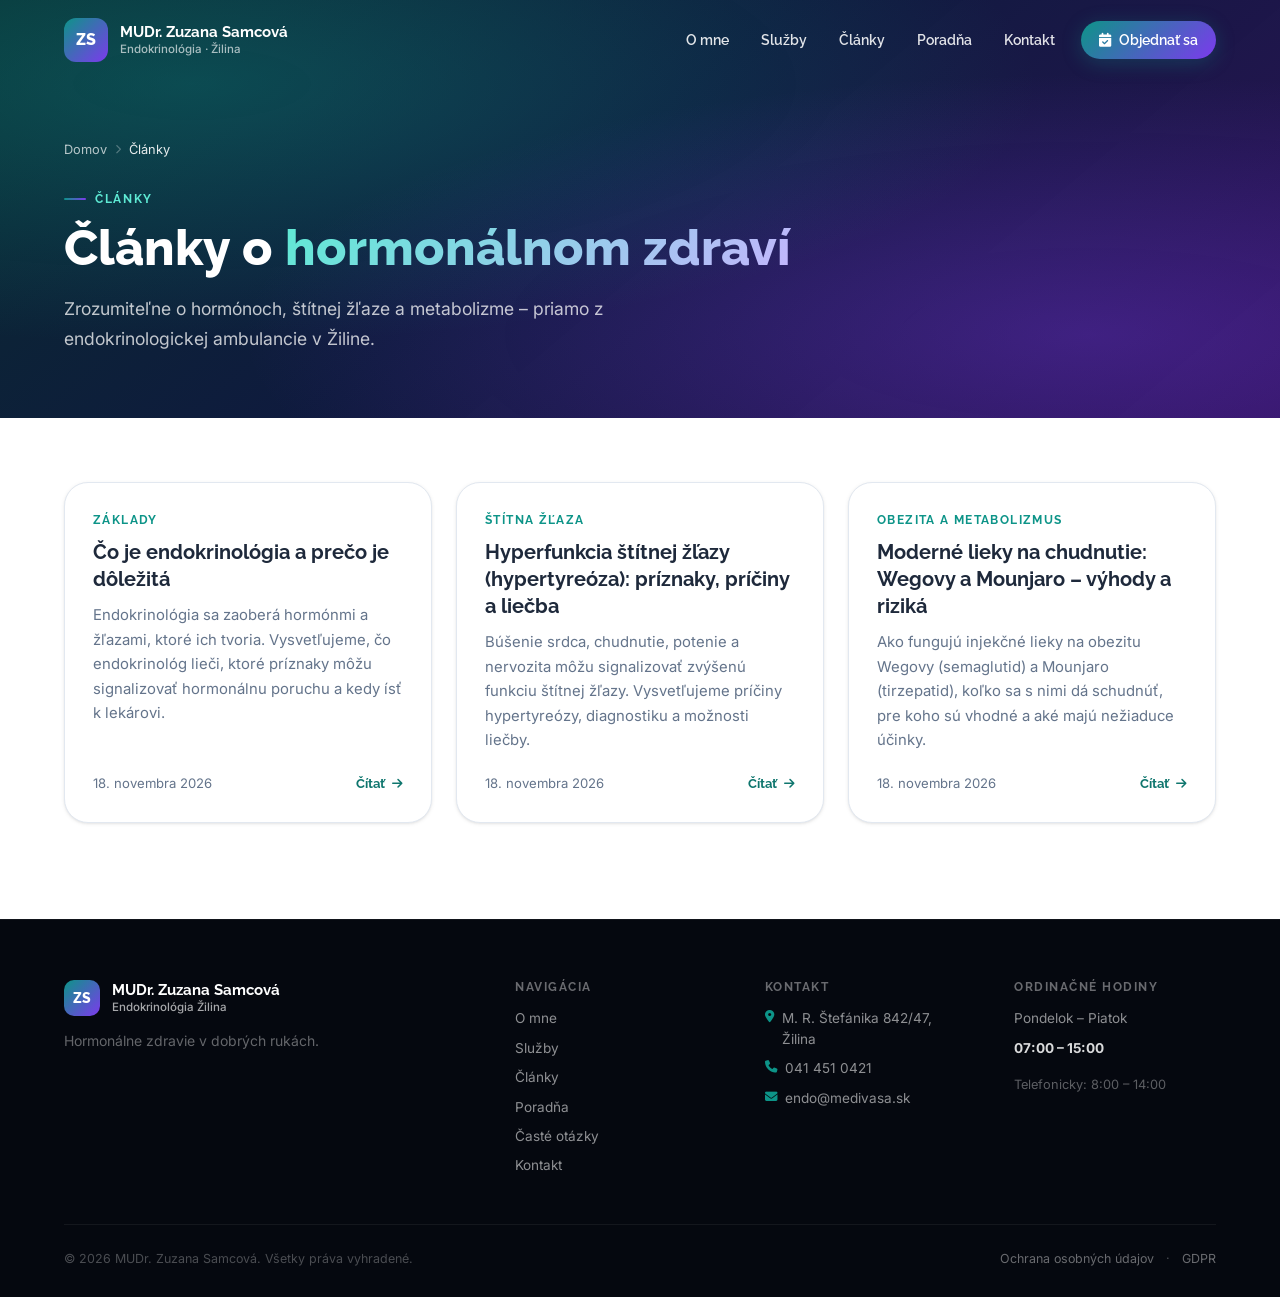
==== commit 1dc069ca: "Články: lieky na chudnutie (Wegovy, Mounjaro) a hyperfunkcia štítnej žľazy Co-Authored-By: Claude Op" ====
--- a/clanky/index.html
+++ b/clanky/index.html
@@ -47,6 +47,16 @@
           "@type": "Article",
           "headline": "Čo je endokrinológia a prečo je dôležitá",
           "url": "https://endokrinologia-zilina.sk/clanky/co-je-endokrinologia/"
+        },
+        {
+          "@type": "Article",
+          "headline": "Hyperfunkcia štítnej žľazy (hypertyreóza): príznaky, príčiny a liečba",
+          "url": "https://endokrinologia-zilina.sk/clanky/hyperfunkcia-stitnej-zlazy/"
+        },
+        {
+          "@type": "Article",
+          "headline": "Moderné lieky na chudnutie: Wegovy a Mounjaro – výhody a riziká",
+          "url": "https://endokrinologia-zilina.sk/clanky/lieky-na-chudnutie-wegovy-mounjaro/"
         }
       ]
     },
@@ -77,8 +87,8 @@
     <link rel="preconnect" href="https://cdnjs.cloudflare.com" crossorigin>
     <link rel="stylesheet" href="https://cdnjs.cloudflare.com/ajax/libs/font-awesome/6.5.1/css/all.min.css" media="print" onload="this.media='all'">
     <noscript><link rel="stylesheet" href="https://cdnjs.cloudflare.com/ajax/libs/font-awesome/6.5.1/css/all.min.css"></noscript>
-    <link rel="stylesheet" href="/css/style.css?v=20261118b">
-    <link rel="stylesheet" href="/css/animations.css?v=20261118b">
+    <link rel="stylesheet" href="/css/style.css?v=20261118c">
+    <link rel="stylesheet" href="/css/animations.css?v=20261118c">
 </head>
 <body class="subpage">
     <a class="skip-link" href="#main">Preskočiť na obsah</a>
@@ -134,6 +144,20 @@
                         <span class="post-card-eyebrow">Základy</span>
                         <h2 class="post-card-title">Čo je endokrinológia a prečo je dôležitá</h2>
                         <p class="post-card-text">Endokrinológia sa zaoberá hormónmi a žľazami, ktoré ich tvoria. Vysvetľujeme, čo endokrinológ lieči, ktoré príznaky môžu signalizovať hormonálnu poruchu a kedy ísť k lekárovi.</p>
+                        <span class="post-card-meta"><time datetime="2026-11-18">18. novembra 2026</time>
+                            <span class="post-card-more">Čítať <i class="fa-solid fa-arrow-right"></i></span></span>
+                    </a>
+                    <a class="post-card" href="/clanky/hyperfunkcia-stitnej-zlazy/">
+                        <span class="post-card-eyebrow">Štítna žľaza</span>
+                        <h2 class="post-card-title">Hyperfunkcia štítnej žľazy (hypertyreóza): príznaky, príčiny a liečba</h2>
+                        <p class="post-card-text">Búšenie srdca, chudnutie, potenie a nervozita môžu signalizovať zvýšenú funkciu štítnej žľazy. Vysvetľujeme príčiny hypertyreózy, diagnostiku a možnosti liečby.</p>
+                        <span class="post-card-meta"><time datetime="2026-11-18">18. novembra 2026</time>
+                            <span class="post-card-more">Čítať <i class="fa-solid fa-arrow-right"></i></span></span>
+                    </a>
+                    <a class="post-card" href="/clanky/lieky-na-chudnutie-wegovy-mounjaro/">
+                        <span class="post-card-eyebrow">Obezita a metabolizmus</span>
+                        <h2 class="post-card-title">Moderné lieky na chudnutie: Wegovy a Mounjaro – výhody a riziká</h2>
+                        <p class="post-card-text">Ako fungujú injekčné lieky na obezitu Wegovy (semaglutid) a Mounjaro (tirzepatid), koľko sa s nimi dá schudnúť, pre koho sú vhodné a aké majú nežiaduce účinky.</p>
                         <span class="post-card-meta"><time datetime="2026-11-18">18. novembra 2026</time>
                             <span class="post-card-more">Čítať <i class="fa-solid fa-arrow-right"></i></span></span>
                     </a>
@@ -216,6 +240,6 @@
         Objednať sa
     </a>
 
-    <script src="/js/main.js?v=20261118b"></script>
+    <script src="/js/main.js?v=20261118c"></script>
 </body>
 </html>
--- a/css/style.css
+++ b/css/style.css
@@ -3005,3 +3005,20 @@
     .nav-link { padding: 8px 9px; font-size: 0.84rem; }
     .nav-cta { padding: 8px 13px; margin-left: 4px; }
 }
+
+/* Varovanie a zdroje v článkoch */
+.article-alert {
+    display: flex;
+    gap: 12px;
+    padding: 14px 18px;
+    border-radius: var(--r-sm);
+    background: #FEF2F2;
+    border: 1px solid #FECACA;
+    color: #991B1B;
+    font-size: 0.95rem;
+    line-height: 1.6;
+}
+.article-alert i { margin-top: 4px; }
+.article-alert strong { color: #7F1D1D; }
+.article-body .article-sources { font-size: 0.85rem; color: var(--muted); line-height: 1.6; }
+.article-body .article-sources li + li { margin-top: 0.35em; }
